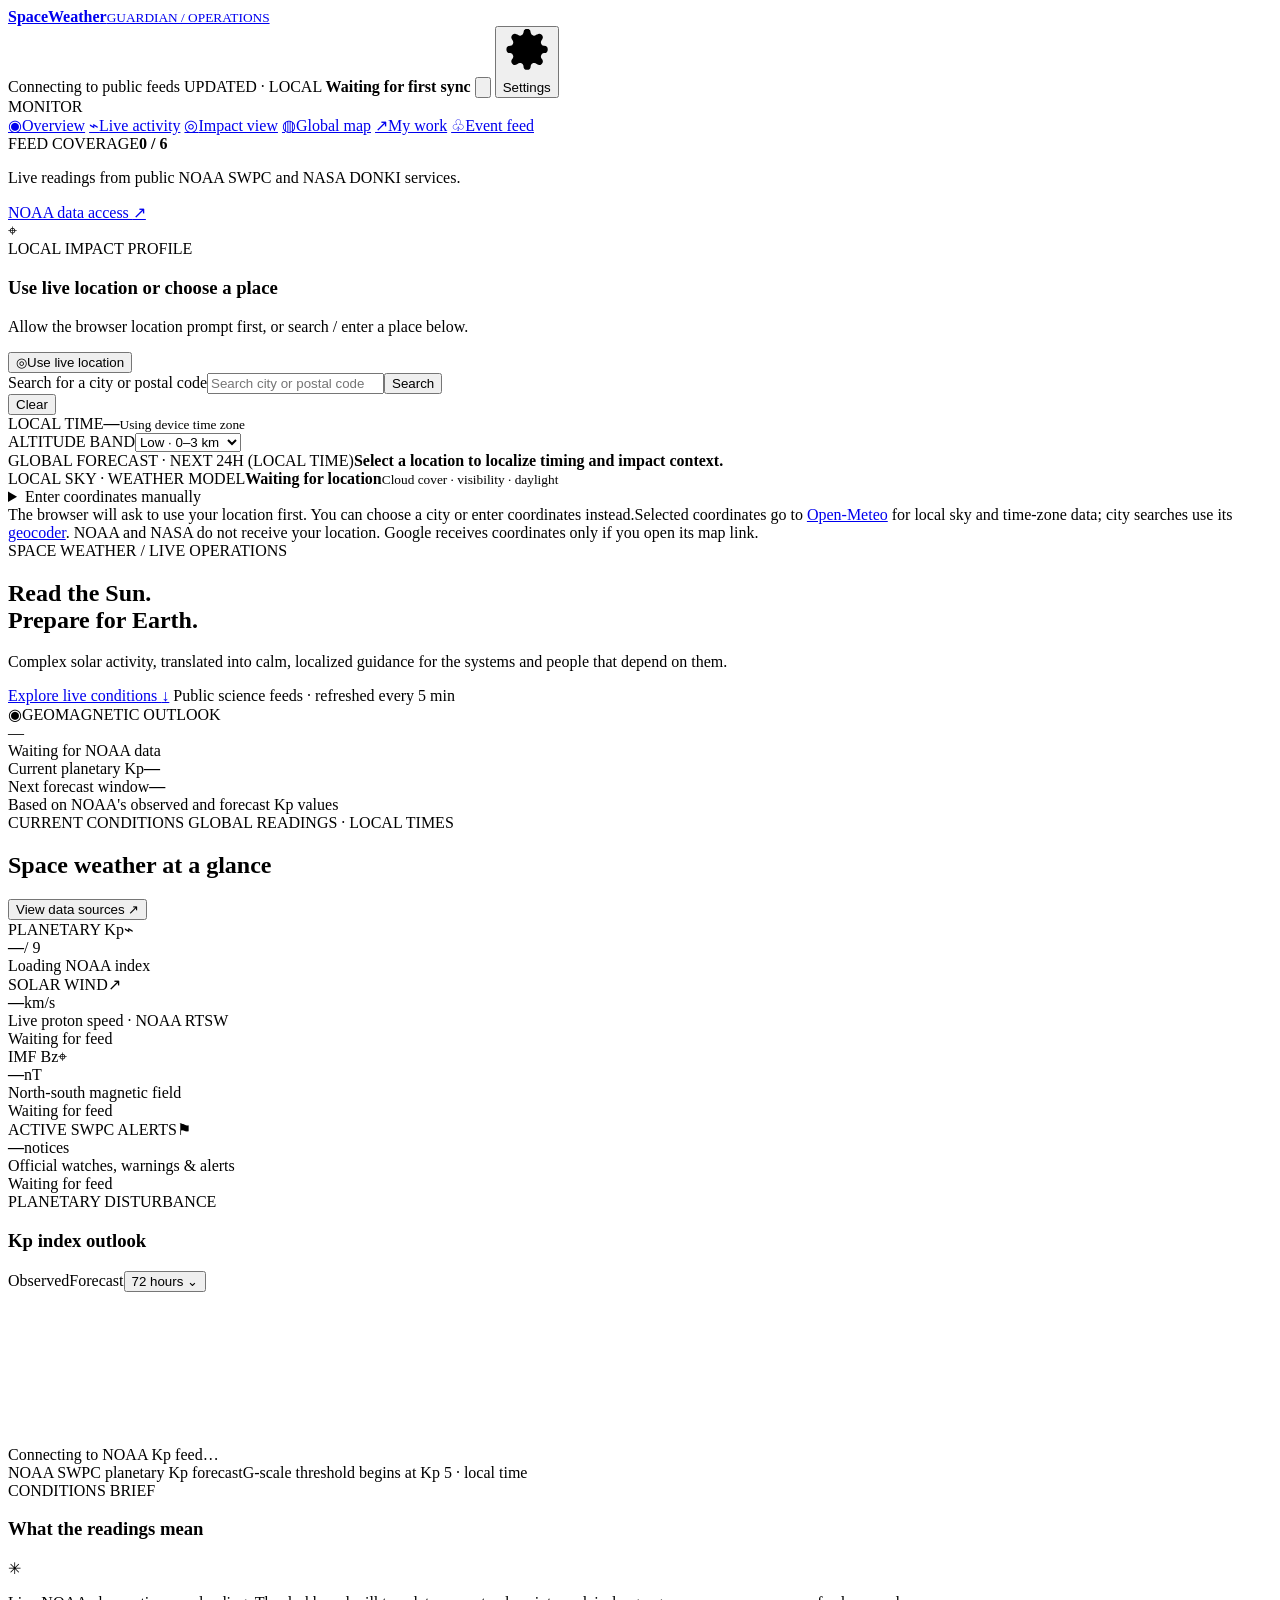
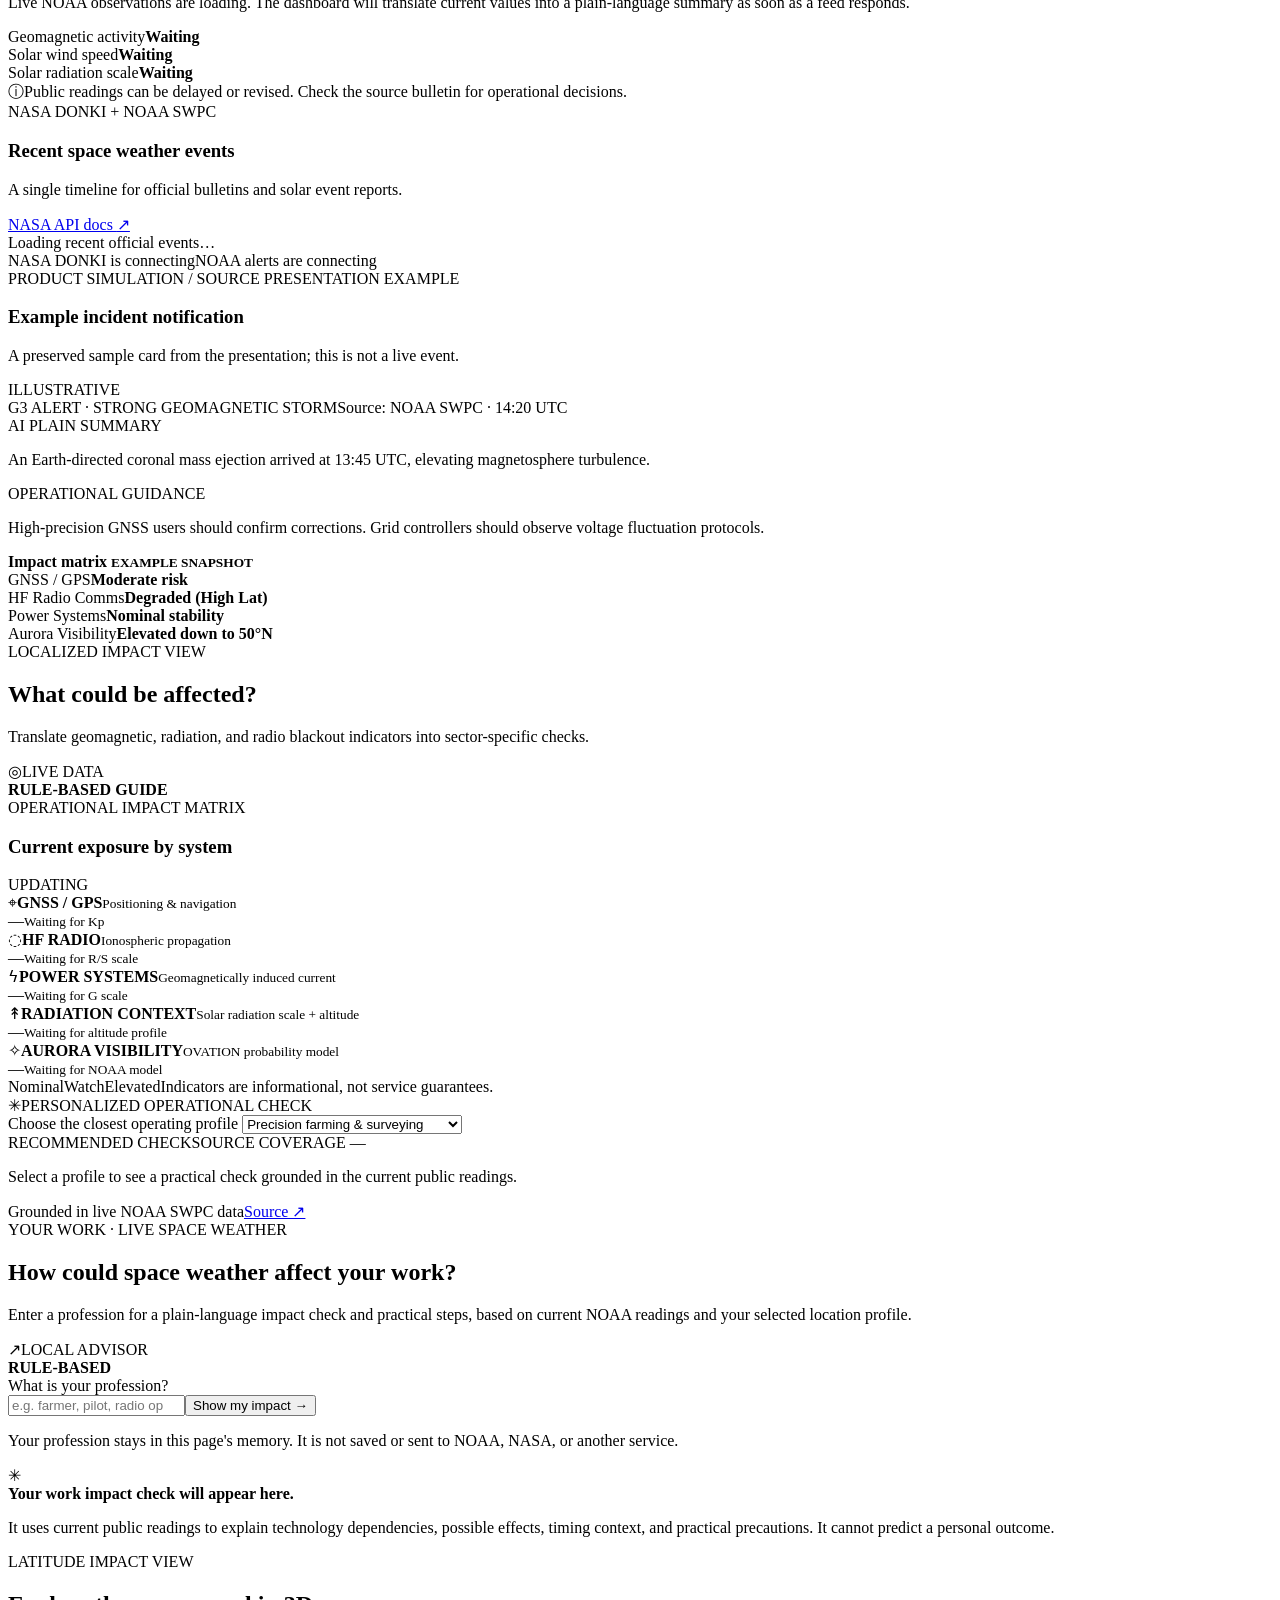
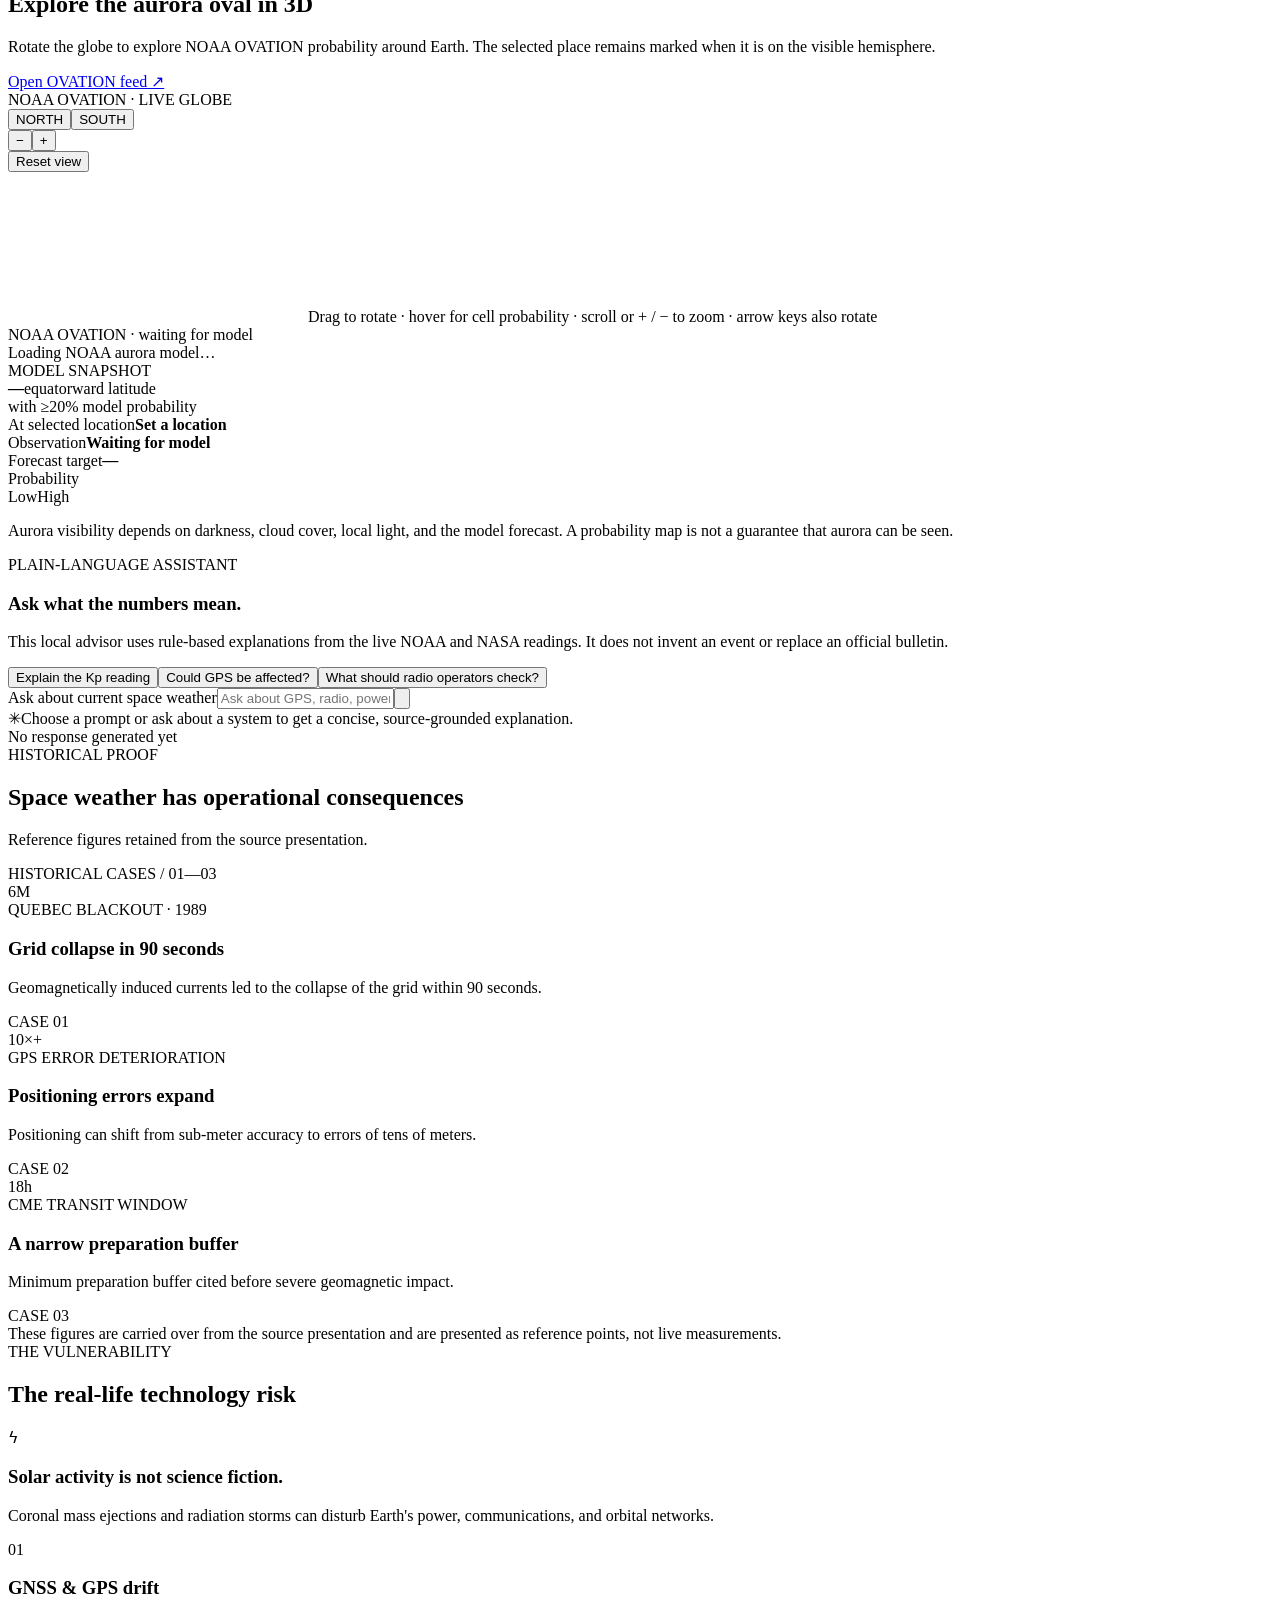
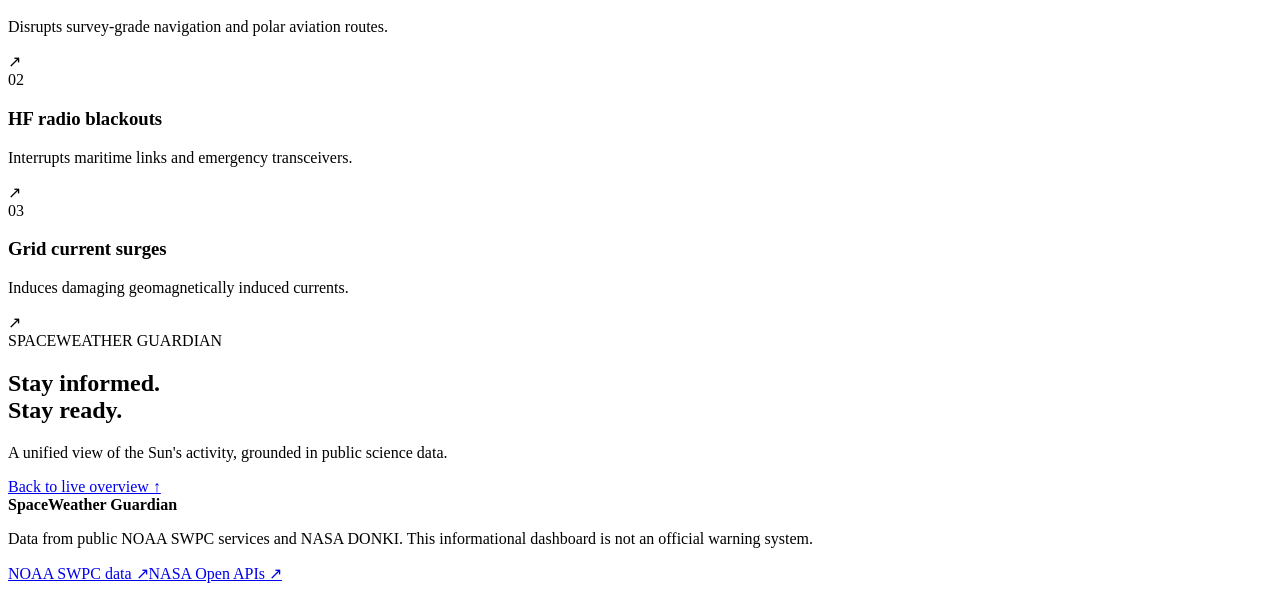
==== index.html @ 16d583af "Add index.html" ====
<!doctype html>
<html lang="en">
<head>
  <meta charset="utf-8">
  <meta name="viewport" content="width=device-width, initial-scale=1">
  <meta name="theme-color" content="#10151f">
  <meta name="description" content="A live, plain-language space weather dashboard powered by public NOAA SWPC and NASA DONKI data.">
  <title>SpaceWeather Guardian — Live Space Weather</title>
  <link rel="stylesheet" href="./styles.css">
  <script src="./app.js" defer></script>
</head>
<body>
  <header class="topbar">
    <a class="brand" href="#overview" aria-label="SpaceWeather Guardian home">
      <span class="brand-mark" aria-hidden="true"><span></span></span>
      <span class="brand-copy"><strong>SpaceWeather</strong><small>GUARDIAN / OPERATIONS</small></span>
    </a>
    <div class="topbar-status">
      <span class="live-indicator" id="live-indicator"><i></i><span id="connection-label">Connecting to public feeds</span></span>
      <span class="topbar-divider"></span>
      <span class="updated-label">UPDATED · LOCAL <strong id="updated-at">Waiting for first sync</strong></span>
      <button class="icon-button" id="refresh-btn" type="button" aria-label="Refresh live data" title="Refresh live data">
        <svg viewBox="0 0 24 24" aria-hidden="true"><path d="M20 7v5h-5M4 17v-5h5M5.6 9a7 7 0 0 1 11.7-2L20 12M4 12l2.7 5a7 7 0 0 0 11.7-2"/></svg>
      </button>
      <button class="settings-button" id="settings-btn" type="button"><svg viewBox="0 0 24 24" aria-hidden="true"><path d="M12 8.5a3.5 3.5 0 1 0 0 7 3.5 3.5 0 0 0 0-7Z"/><path d="m19.4 15 .1.1a1.8 1.8 0 0 1-2.5 2.5l-.2-.2a1.8 1.8 0 0 0-3 .9v.2a1.8 1.8 0 0 1-3.6 0v-.2a1.8 1.8 0 0 0-3-.9l-.2.2a1.8 1.8 0 0 1-2.5-2.5l.1-.1a1.8 1.8 0 0 0-.9-3H3.5a1.8 1.8 0 0 1 0-3.6h.2a1.8 1.8 0 0 0 .9-3l-.1-.2A1.8 1.8 0 0 1 7 2.7l.2.1a1.8 1.8 0 0 0 3-.9v-.2a1.8 1.8 0 0 1 3.6 0v.2a1.8 1.8 0 0 0 3 .9l.2-.1a1.8 1.8 0 0 1 2.5 2.5l-.1.2a1.8 1.8 0 0 0 .9 3h.2a1.8 1.8 0 0 1 0 3.6h-.2a1.8 1.8 0 0 0-.9 3Z"/></svg><span>Settings</span></button>
    </div>
  </header>

  <div class="app-shell">
    <aside class="sidebar" aria-label="Page navigation">
      <div class="side-label">MONITOR</div>
      <nav class="side-nav">
        <a class="nav-link active" href="#overview"><span class="nav-icon">◉</span>Overview</a>
        <a class="nav-link" href="#activity"><span class="nav-icon">⌁</span>Live activity</a>
        <a class="nav-link" href="#impact"><span class="nav-icon">◎</span>Impact view</a>
        <a class="nav-link" href="./global-impact.html"><span class="nav-icon">◍</span>Global map</a>
        <a class="nav-link" href="#work-impact"><span class="nav-icon">↗</span>My work</a>
        <a class="nav-link" href="#alerts"><span class="nav-icon">♧</span>Event feed</a>
      </nav>
      <div class="sidebar-bottom">
        <div class="coverage-heading"><span>FEED COVERAGE</span><strong id="coverage-count">0 / 6</strong></div>
        <div class="coverage-track"><span id="coverage-bar"></span></div>
        <p>Live readings from public NOAA SWPC and NASA DONKI services.</p>
        <a href="https://www.spaceweather.gov/content/data-access" target="_blank" rel="noreferrer">NOAA data access <span>↗</span></a>
      </div>
    </aside>

    <main class="main-content">
      <div class="location-priority-wrap">
        <section class="location-panel" id="location-profile" aria-labelledby="location-title">
          <div class="location-main"><span class="location-icon" aria-hidden="true">⌖</span><div class="location-title-block"><div class="eyebrow">LOCAL IMPACT PROFILE</div><h3 id="location-title">Use live location or choose a place</h3><p id="location-coordinates">Allow the browser location prompt first, or search / enter a place below.</p></div></div>
          <div class="location-actions"><button class="use-location-button" id="use-location" type="button"><span>◎</span>Use live location</button><form id="location-search-form" class="location-search-form"><label class="sr-only" for="location-search">Search for a city or postal code</label><input id="location-search" type="search" placeholder="Search city or postal code" autocomplete="off"><button type="submit">Search</button></form><a class="clear-location-button maps-link" id="map-link" href="https://www.google.com/maps" target="_blank" rel="noreferrer" hidden>Open in Google Maps ↗</a><button class="clear-location-button" id="clear-location" type="button">Clear</button></div>
          <div class="location-details">
            <div class="location-clock"><span>LOCAL TIME</span><strong id="local-clock">—</strong><small id="local-timezone">Using device time zone</small></div>
            <label class="altitude-control" for="altitude-select"><span>ALTITUDE BAND</span><select id="altitude-select"><option value="low">Low · 0–3 km</option><option value="mid">Mid · 3–12 km</option><option value="high">High · 12+ km</option></select></label>
            <div class="location-outlook"><span>GLOBAL FORECAST · NEXT 24H (LOCAL TIME)</span><strong id="local-outlook">Select a location to localize timing and impact context.</strong></div>
            <div class="location-sky"><span>LOCAL SKY · WEATHER MODEL</span><strong id="local-weather">Waiting for location</strong><small id="local-weather-time">Cloud cover · visibility · daylight</small></div>
          </div>
          <details class="coordinate-details"><summary>Enter coordinates manually</summary><form id="coordinates-form" class="coordinates-form"><label>Latitude<input id="latitude-input" type="number" step="any" min="-90" max="90" placeholder="e.g. 37.7749" required></label><label>Longitude<input id="longitude-input" type="number" step="any" min="-180" max="180" placeholder="e.g. -122.4194" required></label><label>Time zone <small>optional IANA name</small><input id="timezone-input" type="text" placeholder="e.g. America/Los_Angeles"></label><button type="submit">Use these coordinates</button></form><p>Selected coordinates are used for local weather and time-zone lookup. Coordinates are not sent to NOAA or NASA.</p></details>
          <div class="location-results" id="location-results" role="listbox" aria-label="Location search results" hidden></div>
          <div class="location-footer"><span class="location-message" id="location-message" role="status">The browser will ask to use your location first. You can choose a city or enter coordinates instead.</span><span class="location-privacy">Selected coordinates go to <a href="https://open-meteo.com/en/docs" target="_blank" rel="noreferrer">Open-Meteo</a> for local sky and time-zone data; city searches use its <a href="https://open-meteo.com/en/docs/geocoding-api" target="_blank" rel="noreferrer">geocoder</a>. NOAA and NASA do not receive your location. Google receives coordinates only if you open its map link.</span></div>
        </section>
      </div>
      <section class="hero-panel" id="overview">
        <div class="hero-orbit orbit-one"></div><div class="hero-orbit orbit-two"></div><div class="hero-sun"></div>
        <div class="hero-content">
          <div class="eyebrow hero-eyebrow"><span class="eyebrow-line"></span>SPACE WEATHER / LIVE OPERATIONS</div>
          <h1>Read the Sun.<br><span>Prepare for Earth.</span></h1>
          <p>Complex solar activity, translated into calm, localized guidance for the systems and people that depend on them.</p>
          <div class="hero-actions"><a href="#activity" class="button button-light">Explore live conditions <span>↓</span></a><span class="hero-source"><i class="tiny-live"></i> Public science feeds · refreshed every 5 min</span></div>
        </div>
        <div class="hero-status-card">
          <div class="status-card-top"><span class="mini-orbit">◉</span><span>GEOMAGNETIC OUTLOOK</span><span class="status-pulse"></span></div>
          <div class="status-level" id="hero-level">—</div>
          <div class="status-name" id="hero-status-name">Waiting for NOAA data</div>
          <div class="status-rule"></div>
          <div class="status-meta"><span>Current planetary Kp</span><strong id="hero-kp">—</strong></div>
          <div class="status-meta"><span>Next forecast window</span><strong id="hero-forecast">—</strong></div>
          <div class="status-footnote">Based on NOAA's observed and forecast Kp values</div>
        </div>
        <div class="hero-grid"></div>
      </section>

      <div class="content-wrap">
        <div class="section-intro intro-tight">
          <div><div class="eyebrow">CURRENT CONDITIONS <span class="eyebrow-dot"></span> GLOBAL READINGS · LOCAL TIMES</div><h2>Space weather at a glance</h2></div>
          <button class="text-button" id="sources-btn" type="button">View data sources <span>↗</span></button>
        </div>

        <section class="metric-grid" aria-label="Live space weather readings">
          <article class="metric-card metric-primary"><div class="metric-head"><span>PLANETARY Kp</span><span class="metric-glyph">⌁</span></div><div class="metric-value"><strong id="metric-kp">—</strong><span>/ 9</span></div><div class="metric-caption" id="metric-kp-caption">Loading NOAA index</div><div class="metric-spark" id="spark-kp" aria-hidden="true"></div></article>
          <article class="metric-card"><div class="metric-head"><span>SOLAR WIND</span><span class="metric-glyph">↗</span></div><div class="metric-value"><strong id="metric-wind">—</strong><span>km/s</span></div><div class="metric-caption" id="metric-wind-caption">Live proton speed · NOAA RTSW</div><div class="metric-footer"><i class="feed-dot" id="dot-wind"></i><span id="time-wind">Waiting for feed</span></div></article>
          <article class="metric-card"><div class="metric-head"><span>IMF Bz</span><span class="metric-glyph">⌖</span></div><div class="metric-value"><strong id="metric-bz">—</strong><span>nT</span></div><div class="metric-caption" id="metric-bz-caption">North-south magnetic field</div><div class="metric-footer"><i class="feed-dot" id="dot-mag"></i><span id="time-mag">Waiting for feed</span></div></article>
          <article class="metric-card"><div class="metric-head"><span>ACTIVE SWPC ALERTS</span><span class="metric-glyph">⚑</span></div><div class="metric-value"><strong id="metric-alerts">—</strong><span>notices</span></div><div class="metric-caption" id="metric-alerts-caption">Official watches, warnings & alerts</div><div class="metric-footer"><i class="feed-dot" id="dot-alerts"></i><span id="time-alerts">Waiting for feed</span></div></article>
        </section>

        <section class="dashboard-grid" id="activity">
          <article class="panel chart-panel">
            <div class="panel-heading"><div><div class="eyebrow">PLANETARY DISTURBANCE</div><h3>Kp index outlook</h3></div><div class="chart-controls"><span class="chart-legend"><i class="legend-observed"></i>Observed</span><span class="chart-legend"><i class="legend-forecast"></i>Forecast</span><button id="chart-window" type="button" class="mini-select" aria-label="Chart period">72 hours <span>⌄</span></button></div></div>
            <div class="chart-wrap"><canvas id="kp-chart" role="img" aria-label="NOAA planetary Kp index observed and forecast chart"></canvas><div class="chart-empty" id="chart-empty">Connecting to NOAA Kp feed…</div></div>
            <div class="chart-foot"><span><i class="feed-dot" id="dot-kp"></i><span id="kp-feed-label">NOAA SWPC planetary Kp forecast</span></span><span>G-scale threshold begins at Kp 5 · <span id="chart-timezone">local time</span></span></div>
          </article>
          <article class="panel live-summary-panel">
            <div class="panel-heading"><div><div class="eyebrow">CONDITIONS BRIEF</div><h3>What the readings mean</h3></div><span class="summary-icon">✳</span></div>
            <p class="summary-lead" id="condition-summary">Live NOAA observations are loading. The dashboard will translate current values into a plain-language summary as soon as a feed responds.</p>
            <div class="summary-divider"></div>
            <div class="mini-reading"><span>Geomagnetic activity</span><strong id="summary-geomag">Waiting</strong></div>
            <div class="mini-reading"><span>Solar wind speed</span><strong id="summary-wind">Waiting</strong></div>
            <div class="mini-reading"><span>Solar radiation scale</span><strong id="summary-radiation">Waiting</strong></div>
            <div class="summary-note"><span>ⓘ</span>Public readings can be delayed or revised. Check the source bulletin for operational decisions.</div>
          </article>
        </section>

        <section class="panel alert-panel" id="alerts">
          <div class="panel-heading alert-heading"><div><div class="eyebrow">NASA DONKI + NOAA SWPC</div><h3>Recent space weather events</h3><p class="panel-subtitle">A single timeline for official bulletins and solar event reports.</p></div><a class="outline-link" href="https://api.nasa.gov/" target="_blank" rel="noreferrer">NASA API docs <span>↗</span></a></div>
          <div class="event-list" id="event-list"><div class="empty-row"><span class="loading-ring"></span>Loading recent official events…</div></div>
          <div class="feed-foot"><span><i class="feed-dot" id="dot-nasa"></i><span id="nasa-feed-label">NASA DONKI is connecting</span></span><span><i class="feed-dot" id="dot-noaa-events"></i><span id="noaa-feed-label">NOAA alerts are connecting</span></span></div>
        </section>

        <section class="sample-incident panel">
          <div class="panel-heading"><div><div class="eyebrow">PRODUCT SIMULATION / SOURCE PRESENTATION EXAMPLE</div><h3>Example incident notification</h3><p class="panel-subtitle">A preserved sample card from the presentation; this is not a live event.</p></div><span class="sample-badge">ILLUSTRATIVE</span></div>
          <div class="incident-shell">
            <div class="incident-head"><span class="incident-severity">G3 ALERT · STRONG GEOMAGNETIC STORM</span><span>Source: NOAA SWPC · 14:20 UTC</span></div>
            <div class="incident-body">
              <div class="incident-narrative">
                <div><span>AI PLAIN SUMMARY</span><p>An Earth-directed coronal mass ejection arrived at 13:45 UTC, elevating magnetosphere turbulence.</p></div>
                <div><span>OPERATIONAL GUIDANCE</span><p>High-precision GNSS users should confirm corrections. Grid controllers should observe voltage fluctuation protocols.</p></div>
              </div>
              <div class="incident-matrix"><strong>Impact matrix <small>EXAMPLE SNAPSHOT</small></strong><div><span>GNSS / GPS</span><b class="example-watch">Moderate risk</b></div><div><span>HF Radio Comms</span><b class="example-risk">Degraded (High Lat)</b></div><div><span>Power Systems</span><b class="example-good">Nominal stability</b></div><div><span>Aurora Visibility</span><b class="example-blue">Elevated down to 50°N</b></div></div>
            </div>
          </div>
        </section>

        <section class="impact-section" id="impact">
          <div class="section-intro"><div><div class="eyebrow">LOCALIZED IMPACT VIEW</div><h2>What could be affected?</h2><p>Translate geomagnetic, radiation, and radio blackout indicators into sector-specific checks.</p></div><div class="section-stamp"><span class="stamp-icon">◎</span><span>LIVE DATA<br><strong>RULE-BASED GUIDE</strong></span></div></div>
          <div class="impact-layout">
            <div class="impact-matrix panel">
              <div class="matrix-title"><div><div class="eyebrow">OPERATIONAL IMPACT MATRIX</div><h3>Current exposure by system</h3></div><span class="matrix-live"><i class="tiny-live"></i> UPDATING</span></div>
              <div class="impact-row"><div class="impact-system"><span class="system-icon">⌖</span><span><strong>GNSS / GPS</strong><small>Positioning & navigation</small></span></div><div class="impact-reading"><span class="impact-state" id="impact-gnss">—</span><small id="impact-gnss-note">Waiting for Kp</small></div><div class="impact-meter"><span id="meter-gnss"></span></div></div>
              <div class="impact-row"><div class="impact-system"><span class="system-icon">◌</span><span><strong>HF RADIO</strong><small>Ionospheric propagation</small></span></div><div class="impact-reading"><span class="impact-state" id="impact-radio">—</span><small id="impact-radio-note">Waiting for R/S scale</small></div><div class="impact-meter"><span id="meter-radio"></span></div></div>
              <div class="impact-row"><div class="impact-system"><span class="system-icon">ϟ</span><span><strong>POWER SYSTEMS</strong><small>Geomagnetically induced current</small></span></div><div class="impact-reading"><span class="impact-state" id="impact-power">—</span><small id="impact-power-note">Waiting for G scale</small></div><div class="impact-meter"><span id="meter-power"></span></div></div>
              <div class="impact-row"><div class="impact-system"><span class="system-icon">↟</span><span><strong>RADIATION CONTEXT</strong><small>Solar radiation scale + altitude</small></span></div><div class="impact-reading"><span class="impact-state" id="impact-radiation">—</span><small id="impact-radiation-note">Waiting for altitude profile</small></div><div class="impact-meter"><span id="meter-radiation"></span></div></div>
              <div class="impact-row"><div class="impact-system"><span class="system-icon">✧</span><span><strong>AURORA VISIBILITY</strong><small>OVATION probability model</small></span></div><div class="impact-reading"><span class="impact-state" id="impact-aurora">—</span><small id="impact-aurora-note">Waiting for NOAA model</small></div><div class="impact-meter"><span id="meter-aurora"></span></div></div>
              <div class="matrix-legend"><span><i class="legend-dot nominal"></i>Nominal</span><span><i class="legend-dot watch"></i>Watch</span><span><i class="legend-dot elevated"></i>Elevated</span><span class="matrix-note">Indicators are informational, not service guarantees.</span></div>
            </div>
            <aside class="guidance-card">
              <div class="guidance-top"><span class="guidance-spark">✳</span><span>PERSONALIZED OPERATIONAL CHECK</span></div>
              <label for="sector-select">Choose the closest operating profile</label>
              <select id="sector-select" class="select-field">
                <option value="survey">Precision farming & surveying</option>
                <option value="aviation">Drone pilots & remote aviation</option>
                <option value="radio">Amateur radio operators</option>
                <option value="power">Power system operators</option>
                <option value="research">Aerospace students & academics</option>
                <option value="public">General public & aurora watchers</option>
              </select>
              <div class="guidance-rule"></div>
              <div class="guidance-label"><span>RECOMMENDED CHECK</span><span class="guidance-confidence" id="coverage-confidence">SOURCE COVERAGE —</span></div>
              <p class="guidance-copy" id="sector-guidance">Select a profile to see a practical check grounded in the current public readings.</p>
              <div class="guidance-citation"><span>Grounded in live NOAA SWPC data</span><a href="https://www.spaceweather.gov/" target="_blank" rel="noreferrer">Source ↗</a></div>
            </aside>
          </div>
        </section>

        <section class="profession-section" id="work-impact" aria-labelledby="profession-title">
          <div class="section-intro"><div><div class="eyebrow">YOUR WORK · LIVE SPACE WEATHER</div><h2 id="profession-title">How could space weather affect your work?</h2><p>Enter a profession for a plain-language impact check and practical steps, based on current NOAA readings and your selected location profile.</p></div><div class="section-stamp"><span class="stamp-icon">↗</span><span>LOCAL ADVISOR<br><strong>RULE-BASED</strong></span></div></div>
          <article class="profession-card panel">
            <form class="profession-form" id="profession-form">
              <label for="profession-input">What is your profession?</label>
              <div class="profession-input-row"><input id="profession-input" name="profession" type="text" maxlength="80" list="profession-suggestions" placeholder="e.g. farmer, pilot, radio operator" autocomplete="off" required><datalist id="profession-suggestions"><option value="Precision farmer"></option><option value="Land surveyor"></option><option value="Drone pilot"></option><option value="Airline crew member"></option><option value="Amateur radio operator"></option><option value="Electric grid worker"></option><option value="Emergency responder"></option><option value="Healthcare worker"></option><option value="Satellite engineer"></option><option value="Delivery driver"></option><option value="Teacher or student"></option></datalist><button class="button button-dark" type="submit">Show my impact <span>→</span></button></div>
              <p class="profession-privacy">Your profession stays in this page's memory. It is not saved or sent to NOAA, NASA, or another service.</p>
            </form>
            <div class="profession-result" id="profession-result">
              <div class="profession-empty" id="profession-empty"><span class="profession-orbit">✳</span><div><strong>Your work impact check will appear here.</strong><p>It uses current public readings to explain technology dependencies, possible effects, timing context, and practical precautions. It cannot predict a personal outcome.</p></div></div>
              <div class="profession-report" id="profession-report" hidden>
                <div class="profession-report-head"><div><div class="eyebrow" id="profession-category">WORK IMPACT CHECK</div><h3 id="profession-result-title"></h3></div><span class="profession-status" id="profession-status" role="status" aria-live="polite">WAITING FOR DATA</span></div>
                <p class="profession-context" id="profession-live-context"></p>
                <div class="profession-report-grid">
                  <section class="profession-report-block"><div class="profession-report-label">POSSIBLE WORK IMPACT</div><p id="profession-work-impact"></p></section>
                  <section class="profession-report-block"><div class="profession-report-label">PRACTICAL STEPS</div><ul id="profession-actions"></ul></section>
                </div>
                <p class="profession-life-note" id="profession-life-impact"></p>
                <div class="profession-source-row"><span>Official references</span><div id="profession-sources"></div></div>
                <p class="profession-disclaimer">This is general information, not a site-specific forecast, medical assessment, or operational instruction. Check current official bulletins and follow your employer's procedures.</p>
              </div>
            </div>
          </article>
        </section>

        <section class="map-section">
          <div class="section-intro"><div><div class="eyebrow">LATITUDE IMPACT VIEW</div><h2>Explore the aurora oval in 3D</h2><p>Rotate the globe to explore NOAA OVATION probability around Earth. The selected place remains marked when it is on the visible hemisphere.</p></div><a class="text-button map-source" href="https://services.swpc.noaa.gov/json/ovation_aurora_latest.json" target="_blank" rel="noreferrer">Open OVATION feed ↗</a></div>
          <div class="map-layout panel">
            <div class="polar-map globe-stage"><div class="map-toolbar"><span class="globe-feed-label"><i class="tiny-live"></i> NOAA OVATION · LIVE GLOBE</span><div class="globe-toolbar-controls"><div class="hemisphere-toggle" role="group" aria-label="Select hemisphere"><button class="active" type="button" data-hemisphere="north">NORTH</button><button type="button" data-hemisphere="south">SOUTH</button></div><div class="globe-zoom-controls" role="group" aria-label="Globe zoom"><button id="globe-zoom-out" type="button" aria-label="Zoom out" title="Zoom out">−</button><button id="globe-zoom-in" type="button" aria-label="Zoom in" title="Zoom in">+</button></div><button class="globe-reset-button" id="globe-reset" type="button">Reset view</button></div></div><canvas id="aurora-map" tabindex="0" role="application" aria-label="Interactive NOAA aurora globe" aria-describedby="globe-help"></canvas><span class="globe-help" id="globe-help">Drag to rotate · hover for cell probability · scroll or + / − to zoom · arrow keys also rotate</span><div class="globe-readout" id="globe-readout">NOAA OVATION · waiting for model</div><div class="map-empty" id="map-empty">Loading NOAA aurora model…</div></div>
            <div class="map-aside"><div class="eyebrow">MODEL SNAPSHOT</div><div class="map-stat"><strong id="aurora-min-lat">—</strong><span>equatorward latitude<br>with ≥20% model probability</span></div><div class="map-update"><span>At selected location</span><strong id="aurora-local-probability">Set a location</strong></div><div class="map-update"><span>Observation</span><strong id="aurora-observation">Waiting for model</strong></div><div class="map-update"><span>Forecast target</span><strong id="aurora-forecast-time">—</strong></div><div class="aurora-legend"><span>Probability</span><div class="gradient-bar"></div><div class="legend-numbers"><span>Low</span><span>High</span></div></div><p class="map-disclaimer">Aurora visibility depends on darkness, cloud cover, local light, and the model forecast. A probability map is not a guarantee that aurora can be seen.</p></div>
          </div>
        </section>

        <section class="explainer-section panel">
          <div class="explainer-copy"><div class="eyebrow">PLAIN-LANGUAGE ASSISTANT</div><h3>Ask what the numbers mean.</h3><p>This local advisor uses rule-based explanations from the live NOAA and NASA readings. It does not invent an event or replace an official bulletin.</p><div class="prompt-chips"><button type="button" data-question="What does the current Kp mean?">Explain the Kp reading</button><button type="button" data-question="Could GPS be affected?">Could GPS be affected?</button><button type="button" data-question="What should I check for radio?">What should radio operators check?</button></div></div>
          <div class="assistant-box"><form id="assistant-form"><label class="sr-only" for="assistant-question">Ask about current space weather</label><input id="assistant-question" type="text" placeholder="Ask about GPS, radio, power, aurora…" autocomplete="off"><button type="submit" aria-label="Ask assistant"><svg viewBox="0 0 24 24" aria-hidden="true"><path d="M4 12 20 4l-5 16-3-7-8-1Z M12 13l8-9"/></svg></button></form><div class="assistant-answer" id="assistant-answer"><span class="answer-mark">✳</span><span>Choose a prompt or ask about a system to get a concise, source-grounded explanation.</span></div><div class="assistant-source" id="assistant-source">No response generated yet</div></div>
        </section>

        <section class="proof-section">
          <div class="section-intro"><div><div class="eyebrow">HISTORICAL PROOF</div><h2>Space weather has operational consequences</h2><p>Reference figures retained from the source presentation.</p></div><span class="archive-mark">HISTORICAL CASES / 01—03</span></div>
          <div class="proof-grid">
            <article class="proof-card"><div class="proof-number">6<span>M</span></div><div class="proof-tag">QUEBEC BLACKOUT · 1989</div><h3>Grid collapse in 90 seconds</h3><p>Geomagnetically induced currents led to the collapse of the grid within 90 seconds.</p><div class="proof-line"></div><span class="proof-index">CASE 01</span></article>
            <article class="proof-card"><div class="proof-number">10<span>×+</span></div><div class="proof-tag">GPS ERROR DETERIORATION</div><h3>Positioning errors expand</h3><p>Positioning can shift from sub-meter accuracy to errors of tens of meters.</p><div class="proof-line"></div><span class="proof-index">CASE 02</span></article>
            <article class="proof-card"><div class="proof-number">18<span>h</span></div><div class="proof-tag">CME TRANSIT WINDOW</div><h3>A narrow preparation buffer</h3><p>Minimum preparation buffer cited before severe geomagnetic impact.</p><div class="proof-line"></div><span class="proof-index">CASE 03</span></article>
          </div>
          <div class="source-caveat">These figures are carried over from the source presentation and are presented as reference points, not live measurements.</div>
        </section>

        <section class="risk-section">
          <div class="section-intro"><div><div class="eyebrow">THE VULNERABILITY</div><h2>The real-life technology risk</h2></div></div>
          <div class="risk-layout"><article class="risk-callout"><span class="risk-icon">ϟ</span><div><h3>Solar activity is not science fiction.</h3><p>Coronal mass ejections and radiation storms can disturb Earth's power, communications, and orbital networks.</p></div></article><div class="risk-list"><article><span class="risk-index">01</span><div><h3>GNSS & GPS drift</h3><p>Disrupts survey-grade navigation and polar aviation routes.</p></div><span class="risk-arrow">↗</span></article><article><span class="risk-index">02</span><div><h3>HF radio blackouts</h3><p>Interrupts maritime links and emergency transceivers.</p></div><span class="risk-arrow">↗</span></article><article><span class="risk-index">03</span><div><h3>Grid current surges</h3><p>Induces damaging geomagnetically induced currents.</p></div><span class="risk-arrow">↗</span></article></div></div>
        </section>

        <section class="closing-panel"><div class="closing-orb"></div><div class="eyebrow">SPACEWEATHER GUARDIAN</div><h2>Stay informed.<br><span>Stay ready.</span></h2><p>A unified view of the Sun's activity, grounded in public science data.</p><a href="#overview" class="button button-light">Back to live overview ↑</a></section>
      </div>
      <footer class="page-footer"><div class="footer-brand"><span class="brand-mark small-mark"><span></span></span><strong>SpaceWeather Guardian</strong></div><p>Data from public NOAA SWPC services and NASA DONKI. This informational dashboard is not an official warning system.</p><div class="footer-links"><a href="https://www.spaceweather.gov/content/data-access" target="_blank" rel="noreferrer">NOAA SWPC data ↗</a><a href="https://api.nasa.gov/" target="_blank" rel="noreferrer">NASA Open APIs ↗</a></div></footer>
    </main>
  </div>

  <dialog class="settings-dialog" id="settings-dialog" aria-labelledby="settings-title">
    <form method="dialog" class="dialog-shell" id="settings-form">
      <div class="dialog-top"><div><div class="eyebrow">PREFERENCES</div><h2 id="settings-title">Dashboard settings</h2></div><button class="close-button" type="button" id="close-settings" aria-label="Close settings">×</button></div>
      <div class="setting-field"><label for="nasa-key">NASA API key <span>OPTIONAL</span></label><input id="nasa-key" type="password" placeholder="Using NASA DEMO_KEY" autocomplete="off"><small>The provided link is API documentation, not a key. An optional key stays in this browser only. NOAA feeds do not need a key.</small></div>
      <div class="setting-row"><label for="threshold-select">Notify at geomagnetic storm level</label><select id="threshold-select" class="select-field"><option value="1">G1 · Minor</option><option value="2">G2 · Moderate</option><option value="3">G3 · Strong</option><option value="4">G4 · Severe</option><option value="5">G5 · Extreme</option></select></div>
      <label class="toggle-row" for="notifications-toggle"><span><strong>Browser notifications</strong><small>Alert when the selected G-scale threshold is reached.</small></span><input type="checkbox" id="notifications-toggle"><span class="toggle-ui"></span></label>
      <div class="privacy-note"><span>⌑</span><p>The NASA key and alert preferences stay in this browser's local storage. The key is sent only to api.nasa.gov with NASA feed requests.</p></div>
      <div class="dialog-actions"><button class="button button-quiet" type="button" id="clear-key">Clear key</button><button class="button button-dark" type="submit" id="save-settings">Save preferences</button></div>
    </form>
  </dialog>
  <div class="toast" id="toast" role="status" aria-live="polite"></div>
</body>
</html>
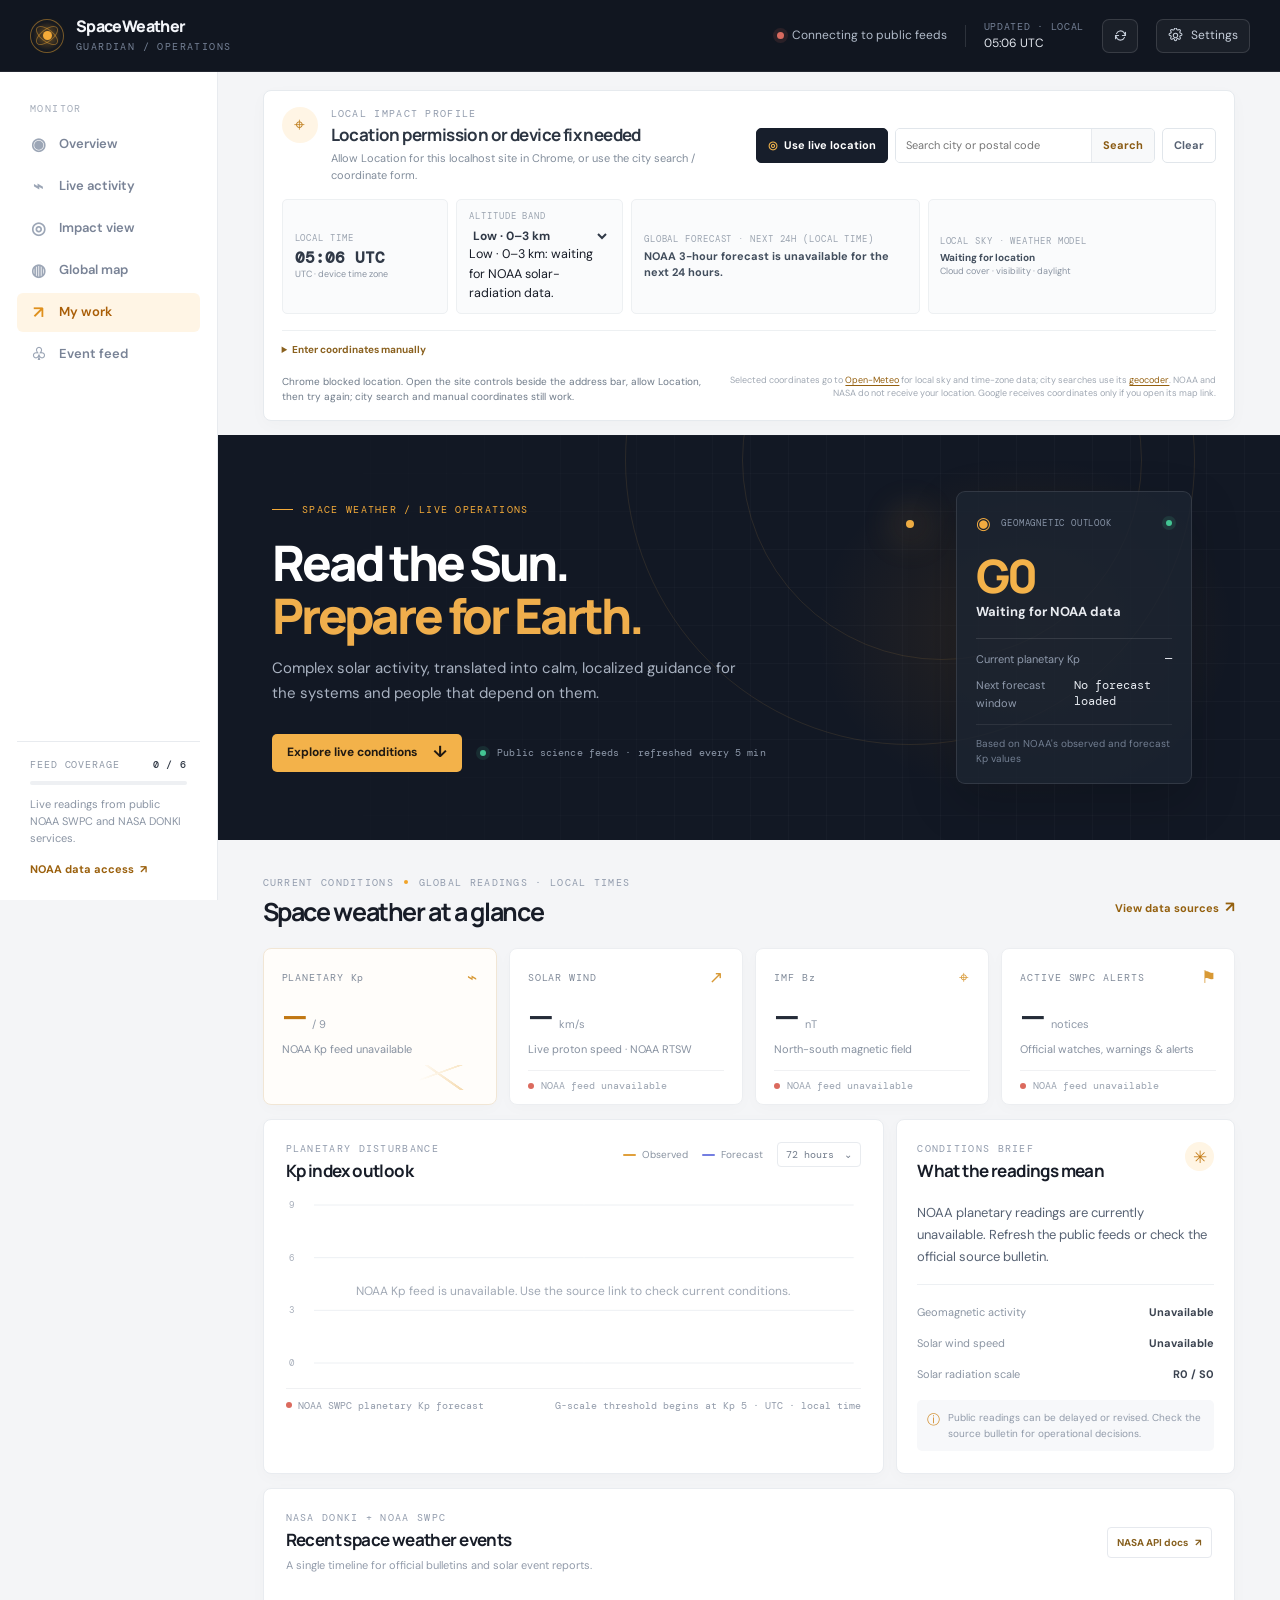
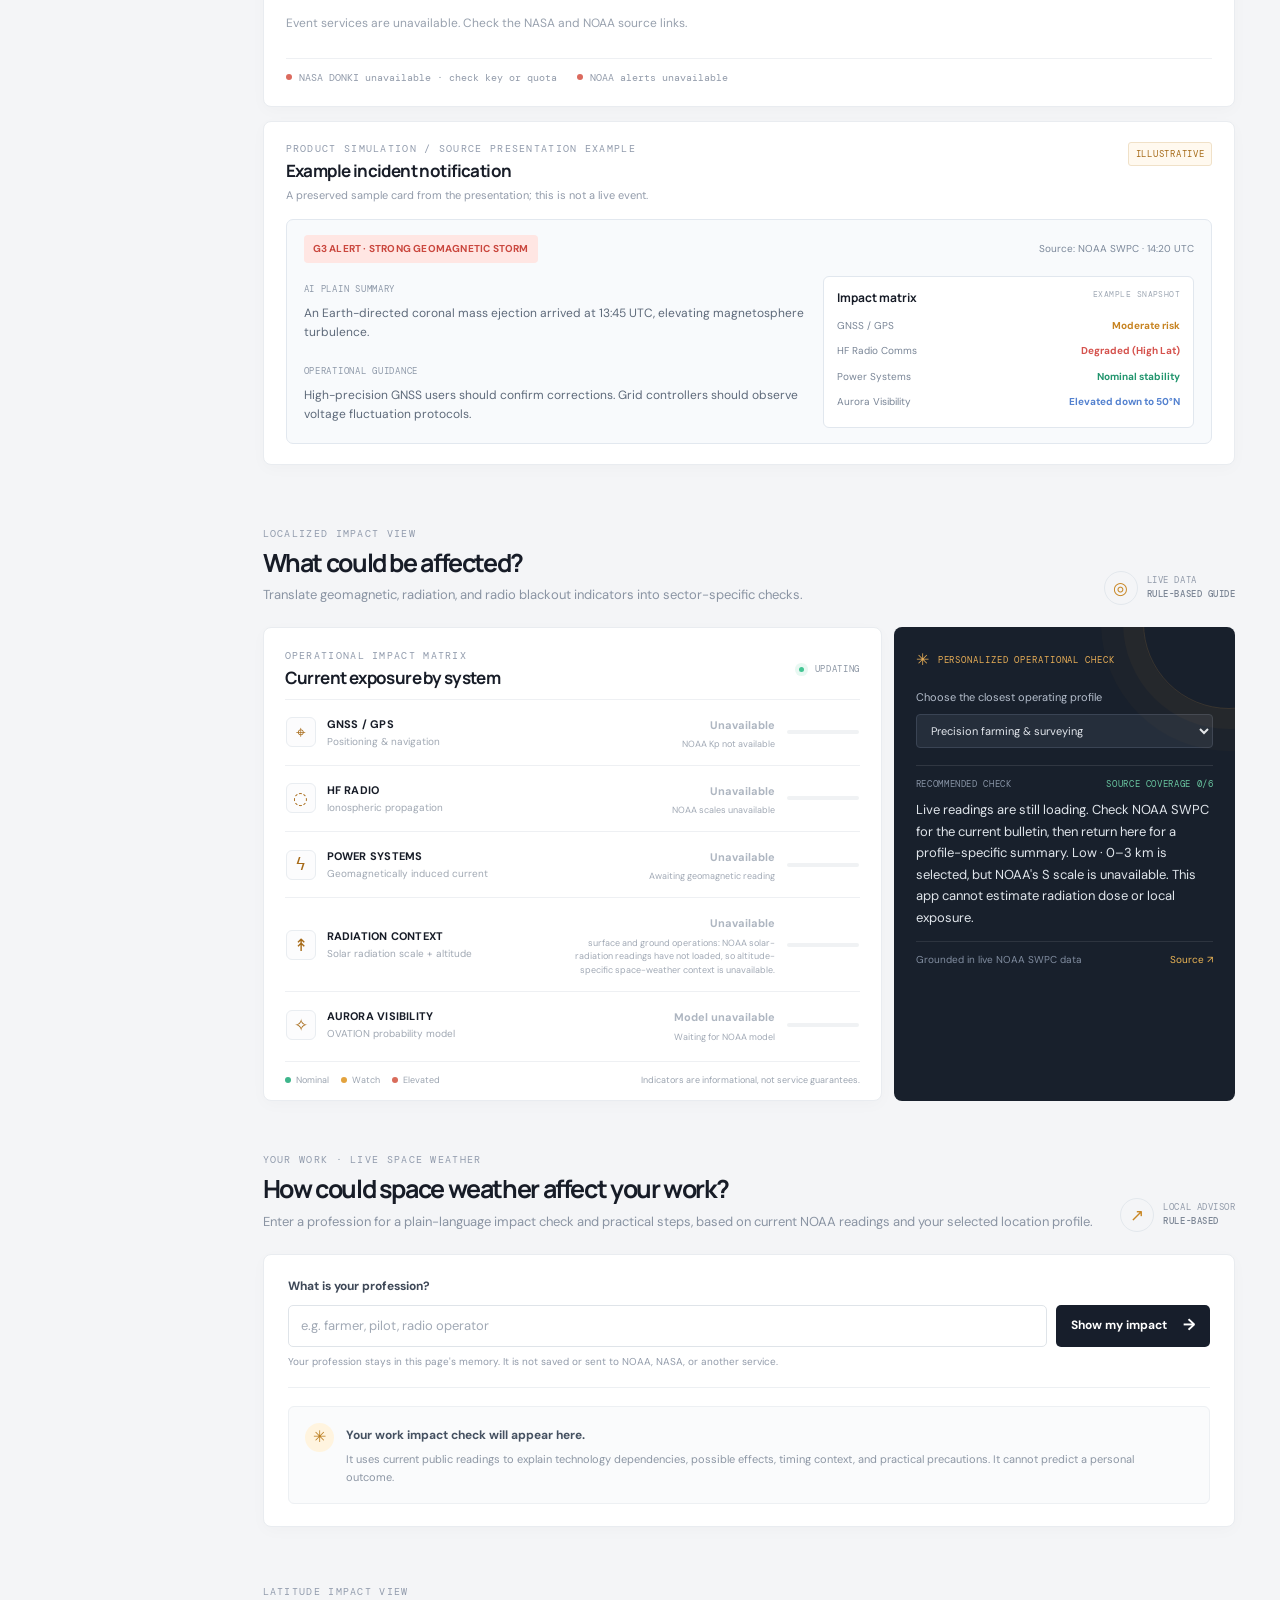
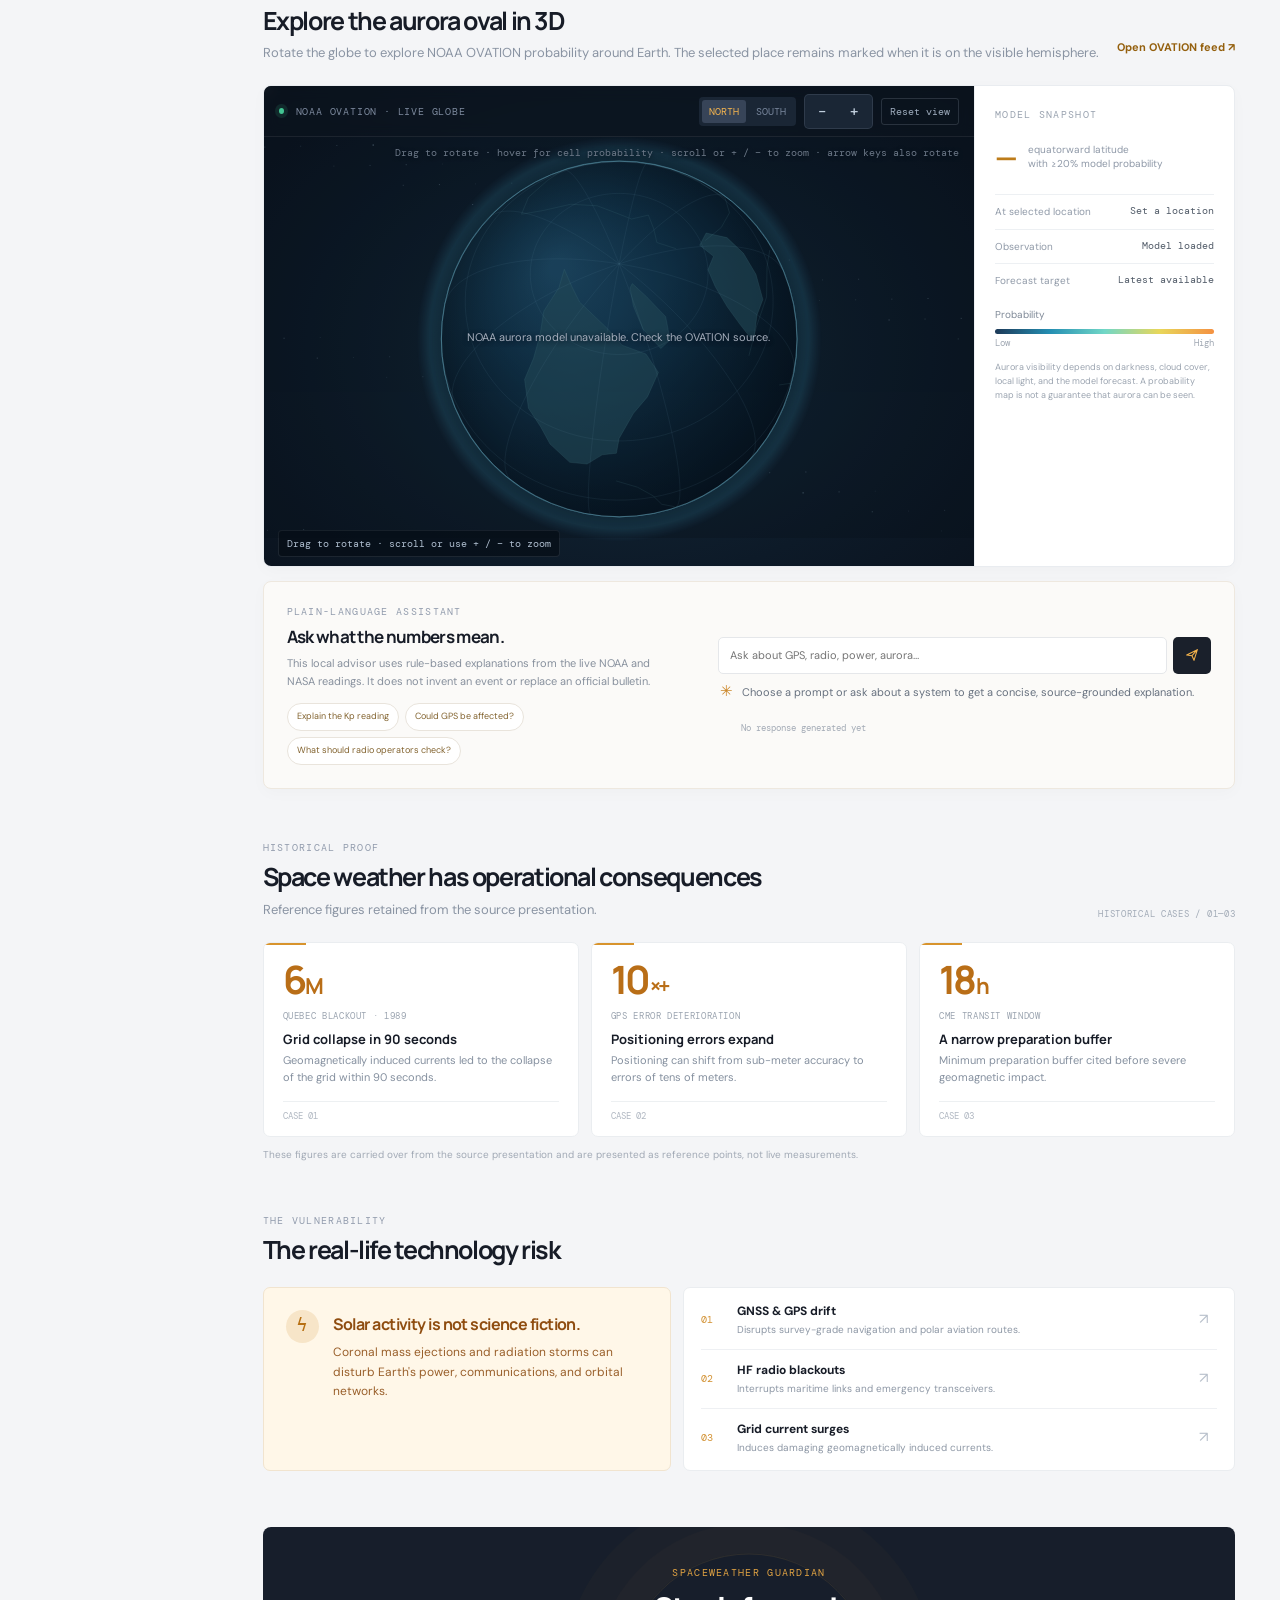
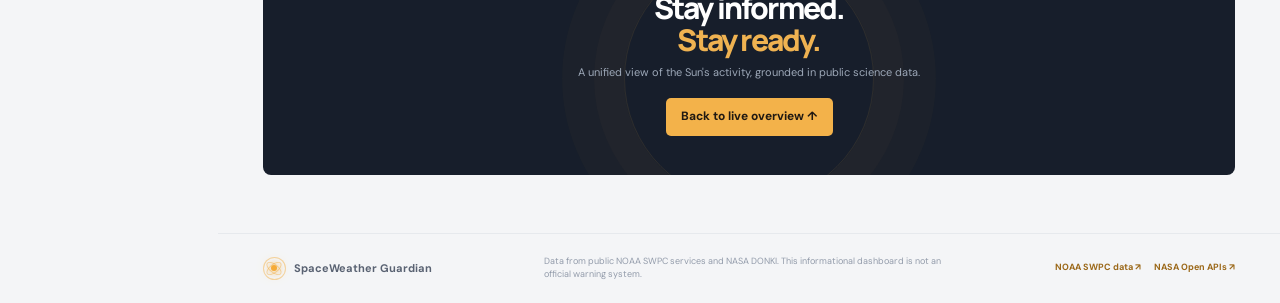
==== commit d9926342: "Show altitude impact context in location profile" ====
--- a/index.html
+++ b/index.html
@@ -52,7 +52,7 @@
           <div class="location-actions"><button class="use-location-button" id="use-location" type="button"><span>◎</span>Use live location</button><form id="location-search-form" class="location-search-form"><label class="sr-only" for="location-search">Search for a city or postal code</label><input id="location-search" type="search" placeholder="Search city or postal code" autocomplete="off"><button type="submit">Search</button></form><a class="clear-location-button maps-link" id="map-link" href="https://www.google.com/maps" target="_blank" rel="noreferrer" hidden>Open in Google Maps ↗</a><button class="clear-location-button" id="clear-location" type="button">Clear</button></div>
           <div class="location-details">
             <div class="location-clock"><span>LOCAL TIME</span><strong id="local-clock">—</strong><small id="local-timezone">Using device time zone</small></div>
-            <label class="altitude-control" for="altitude-select"><span>ALTITUDE BAND</span><select id="altitude-select"><option value="low">Low · 0–3 km</option><option value="mid">Mid · 3–12 km</option><option value="high">High · 12+ km</option></select></label>
+            <label class="altitude-control" for="altitude-select"><span>ALTITUDE BAND</span><select id="altitude-select"><option value="low">Low · 0–3 km</option><option value="mid">Mid · 3–12 km</option><option value="high">High · 12+ km</option></select><small id="altitude-impact">Surface context · waiting for NOAA S scale</small></label>
             <div class="location-outlook"><span>GLOBAL FORECAST · NEXT 24H (LOCAL TIME)</span><strong id="local-outlook">Select a location to localize timing and impact context.</strong></div>
             <div class="location-sky"><span>LOCAL SKY · WEATHER MODEL</span><strong id="local-weather">Waiting for location</strong><small id="local-weather-time">Cloud cover · visibility · daylight</small></div>
           </div>
@@ -234,3 +234,4 @@
   <div class="toast" id="toast" role="status" aria-live="polite"></div>
 </body>
 </html>
+
--- a/styles.css
+++ b/styles.css
@@ -0,0 +1,33 @@
+@import url('https://fonts.googleapis.com/css2?family=DM+Mono:wght@400;500&family=DM+Sans:wght@400;500;600;700&family=Manrope:wght@400;500;600;700;800&display=swap');
+
+:root{--ink:#171c27;--muted:#788397;--muted-dark:#a5afc0;--line:#e8ebef;--paper:#fff;--canvas:#f4f5f7;--navy:#10151f;--navy2:#171e2b;--amber:#f0a329;--amber-dark:#b96b0b;--green:#1e9b73;--red:#db5c50;--blue:#6383da;--mono:'DM Mono',Consolas,monospace;--sans:'DM Sans',Arial,sans-serif;--display:'Manrope','DM Sans',Arial,sans-serif;--shadow:0 18px 52px rgba(27,36,51,.07)}
+*{box-sizing:border-box}html{scroll-behavior:smooth;scroll-padding-top:80px}body{margin:0;background:var(--canvas);color:var(--ink);font-family:var(--sans);font-size:15px;line-height:1.55;-webkit-font-smoothing:antialiased}button,input,select{font:inherit}button,a{-webkit-tap-highlight-color:transparent}a{color:inherit;text-decoration:none}button{color:inherit}.topbar{height:72px;background:#111620;color:#f4f6fa;border-bottom:1px solid rgba(255,255,255,.08);display:flex;align-items:center;justify-content:space-between;padding:0 30px;position:sticky;top:0;z-index:20}.brand{display:flex;align-items:center;gap:12px}.brand-copy{display:flex;flex-direction:column;line-height:1.12}.brand-copy strong{font-family:var(--display);font-size:16px;letter-spacing:-.04em;font-weight:800}.brand-copy small{font:10px var(--mono);color:#758195;letter-spacing:.14em;margin-top:5px}.brand-mark{position:relative;width:34px;height:34px;border:1px solid rgba(242,168,53,.45);border-radius:50%;display:grid;place-items:center;background:radial-gradient(circle at 50% 50%,rgba(239,160,36,.23),transparent 63%)}.brand-mark:before,.brand-mark:after{content:"";position:absolute;border:1px solid rgba(242,168,53,.44);border-radius:50%;width:24px;height:11px;transform:rotate(-38deg)}.brand-mark:after{transform:rotate(38deg)}.brand-mark span{height:9px;width:9px;background:#f5ab38;border-radius:50%;box-shadow:0 0 14px #f5ab38}.topbar-status{display:flex;align-items:center;gap:18px}.live-indicator{display:flex;align-items:center;gap:8px;font-size:12px;color:#b1bbc9}.live-indicator i,.tiny-live{width:7px;height:7px;border-radius:50%;background:#43c593;box-shadow:0 0 0 4px rgba(67,197,147,.12);display:inline-block}.live-indicator.offline i{background:#d86a5f;box-shadow:0 0 0 4px rgba(216,106,95,.12)}.topbar-divider{height:22px;width:1px;background:rgba(255,255,255,.12)}.updated-label{font:10px var(--mono);letter-spacing:.07em;color:#748095}.updated-label strong{display:block;font:12px var(--sans);letter-spacing:0;color:#e3e7ee;margin-top:2px}.icon-button,.settings-button{height:34px;border:1px solid rgba(255,255,255,.13);background:rgba(255,255,255,.04);color:#c7cfdb;border-radius:7px;display:inline-flex;align-items:center;justify-content:center;gap:8px;cursor:pointer;transition:.2s}.icon-button{width:36px}.settings-button{padding:0 11px;font-size:12px}.icon-button:hover,.settings-button:hover{background:rgba(255,255,255,.12);color:#fff}.icon-button svg,.settings-button svg{width:15px;height:15px;fill:none;stroke:currentColor;stroke-width:1.7;stroke-linecap:round;stroke-linejoin:round}.app-shell{display:grid;grid-template-columns:218px minmax(0,1fr);max-width:1680px;margin:0 auto}.sidebar{background:#fff;border-right:1px solid var(--line);height:calc(100vh - 72px);position:sticky;top:72px;padding:30px 17px 20px;display:flex;flex-direction:column}.side-label{font:10px var(--mono);letter-spacing:.14em;color:#a5adba;padding:0 13px;margin-bottom:10px}.side-label-spaced{margin-top:28px}.side-nav{display:grid;gap:3px}.nav-link{display:flex;align-items:center;gap:12px;height:39px;padding:0 12px;border-radius:6px;color:#798396;font-size:13px;font-weight:600;transition:.16s}.nav-link:hover{color:var(--ink);background:#f6f7f9}.nav-link.active{color:#a95e07;background:#fff5e5}.nav-icon{font-size:17px;color:#9ca6b6;width:18px;text-align:center}.nav-link.active .nav-icon{color:#df901d}.sidebar-bottom{margin-top:auto;padding:16px 13px 0;border-top:1px solid var(--line)}.coverage-heading{display:flex;justify-content:space-between;color:#9099a7;font:10px var(--mono);letter-spacing:.09em}.coverage-heading strong{color:#303845;font-weight:500}.coverage-track{height:4px;background:#eef0f3;border-radius:4px;margin:10px 0 11px;overflow:hidden}.coverage-track span{display:block;height:100%;width:0;background:linear-gradient(90deg,#e9a133,#37b98a);border-radius:4px;transition:width .45s}.sidebar-bottom p{font-size:11px;color:#8a94a3;line-height:1.55;margin:0 0 10px}.sidebar-bottom a{font-size:11px;color:#9b610e;font-weight:700}.sidebar-bottom a span{margin-left:3px}.main-content{min-width:0}.hero-panel{height:405px;background:#121824;position:relative;overflow:hidden;color:#fff;padding:48px 5.1%;display:flex;align-items:center;justify-content:space-between}.hero-panel:before{content:"";position:absolute;inset:0;background-image:linear-gradient(rgba(255,255,255,.025) 1px,transparent 1px),linear-gradient(90deg,rgba(255,255,255,.025) 1px,transparent 1px);background-size:38px 38px;mask-image:linear-gradient(90deg,transparent,black 55%,black)}.hero-grid{position:absolute;right:0;inset-block:0;width:48%;background:radial-gradient(ellipse at 50% 48%,rgba(217,133,31,.12),transparent 58%);pointer-events:none}.hero-content{position:relative;z-index:2;max-width:600px}.eyebrow{font:10px var(--mono);letter-spacing:.13em;color:#929cad}.hero-eyebrow{display:flex;align-items:center;gap:9px;color:#f3aa39}.eyebrow-line{width:21px;height:1px;background:currentColor}.hero-content h1{font:800 clamp(32px,4vw,49px)/1.08 var(--display);letter-spacing:-.065em;margin:21px 0 13px}.hero-content h1 span{color:#efae4c}.hero-content>p{max-width:475px;color:#a9b2c1;line-height:1.7;font-size:15px;margin:0}.hero-actions{display:flex;align-items:center;gap:18px;margin-top:27px}.button{min-height:38px;border:0;border-radius:5px;padding:0 15px;display:inline-flex;align-items:center;justify-content:center;gap:16px;font-size:12px;font-weight:700;cursor:pointer;transition:transform .18s,background .18s}.button:hover{transform:translateY(-1px)}.button-light{background:#f3b24a;color:#201912}.button-light:hover{background:#ffc466}.hero-actions .button span{font-size:16px}.hero-source{color:#8e99aa;font:10px var(--mono);letter-spacing:.01em}.tiny-live{width:6px;height:6px;margin-right:5px}.hero-status-card{position:relative;z-index:2;width:236px;padding:20px 19px 16px;background:rgba(28,36,50,.84);border:1px solid rgba(255,255,255,.1);border-radius:9px;box-shadow:0 18px 50px rgba(0,0,0,.18);margin-right:3.5%}.status-card-top{display:flex;align-items:center;gap:9px;font:9px var(--mono);letter-spacing:.09em;color:#8894a7}.mini-orbit{font-size:17px;color:#f3ab40}.status-pulse{margin-left:auto;width:6px;height:6px;background:#43c593;border-radius:50%;box-shadow:0 0 0 4px rgba(67,197,147,.13)}.status-level{font:800 46px/.98 var(--display);letter-spacing:-.08em;color:#f3b24a;margin:19px 0 4px}.status-name{font-weight:700;font-size:13px;color:#e8ebf0}.status-rule{height:1px;background:rgba(255,255,255,.11);margin:16px 0 12px}.status-meta{display:flex;justify-content:space-between;gap:10px;margin:9px 0;font-size:11px;color:#909bad}.status-meta strong{font:12px var(--mono);color:#e5e9ef}.status-footnote{border-top:1px solid rgba(255,255,255,.08);padding-top:11px;margin-top:12px;color:#737f92;font-size:10px}.hero-orbit{position:absolute;border:1px solid rgba(244,180,80,.11);border-radius:50%;z-index:1;pointer-events:none}.orbit-one{width:570px;height:570px;right:8%;top:-260px}.orbit-two{width:400px;height:400px;right:13%;top:-175px}.hero-sun{width:8px;height:8px;position:absolute;z-index:1;right:calc(8% + 281px);top:21%;border-radius:50%;background:#edac43;box-shadow:0 0 35px 13px rgba(237,172,67,.13)}.content-wrap{max-width:1340px;margin:0 auto;padding:36px 4.2% 58px}.section-intro{display:flex;justify-content:space-between;align-items:flex-end;gap:18px;margin:52px 0 22px}.intro-tight{margin-top:0}.section-intro h2{font:700 25px/1.18 var(--display);letter-spacing:-.055em;margin:8px 0 0}.section-intro>div>p{margin:8px 0 0;color:#8a94a3;font-size:13px}.eyebrow-dot{display:inline-block;width:4px;height:4px;border-radius:50%;background:var(--amber);vertical-align:middle;margin:0 3px 2px}.text-button{border:0;background:none;color:#94600e;padding:7px 0;font-weight:700;font-size:11px;cursor:pointer}.text-button span{font-size:15px;margin-left:3px}.metric-grid{display:grid;grid-template-columns:repeat(4,minmax(0,1fr));gap:12px}.metric-card{position:relative;min-height:146px;background:#fff;border:1px solid #eceef1;border-radius:8px;padding:17px 18px 12px;box-shadow:0 4px 15px rgba(26,35,50,.02);overflow:hidden}.metric-primary{background:#fffdfa;border-color:#f1e6d5}.metric-head{display:flex;align-items:center;justify-content:space-between;font:10px var(--mono);letter-spacing:.09em;color:#818b9a}.metric-glyph{color:#d89935;font-size:17px}.metric-value{display:flex;align-items:baseline;gap:7px;margin-top:12px}.metric-value strong{font:700 33px/.95 var(--display);letter-spacing:-.065em;color:#252c38}.metric-primary .metric-value strong{color:#c17712}.metric-value>span{font-size:11px;color:#8e98a7}.metric-caption{color:#8791a0;font-size:11px;margin-top:8px}.metric-footer{border-top:1px solid #f0f1f3;margin-top:12px;padding-top:8px;display:flex;align-items:center;gap:7px;color:#9aa3b0;font:10px var(--mono)}.feed-dot{display:inline-block;width:6px;height:6px;border-radius:50%;background:#c7cdd5;vertical-align:middle}.feed-dot.ok{background:#39b88b;box-shadow:0 0 0 3px rgba(57,184,139,.12)}.feed-dot.error{background:#db6a5e}.feed-dot.loading{background:#e9aa3f;animation:pulse 1.4s infinite}@keyframes pulse{50%{opacity:.35}}.metric-spark{position:absolute;height:25px;width:63px;right:15px;bottom:14px;opacity:.6;background:linear-gradient(160deg,transparent 30%,#f1c880 31%,#f1c880 34%,transparent 35%),linear-gradient(35deg,transparent 42%,#e8ae50 43%,#e8ae50 46%,transparent 47%);mask-image:linear-gradient(90deg,transparent,black)}.dashboard-grid{display:grid;grid-template-columns:minmax(0,1.65fr) minmax(260px,.9fr);gap:12px;margin-top:14px}.panel{background:#fff;border:1px solid #e9ecf0;border-radius:8px;box-shadow:0 4px 16px rgba(28,37,51,.025)}.chart-panel{min-height:302px;padding:22px 22px 14px}.panel-heading{display:flex;justify-content:space-between;align-items:flex-start;gap:14px}.panel-heading h3,.matrix-title h3{font:700 17px/1.2 var(--display);letter-spacing:-.035em;margin:6px 0 0}.chart-controls{display:flex;align-items:center;gap:14px}.chart-legend{font-size:10px;color:#8993a1;display:flex;align-items:center;gap:6px;white-space:nowrap}.legend-observed,.legend-forecast{display:inline-block;width:13px;height:2px;background:#e0a03c;border-radius:3px}.legend-forecast{background:#747ee1;border-top:1px dashed #747ee1}.mini-select{border:1px solid #e8ebef;background:#fff;padding:5px 8px;border-radius:4px;font:10px var(--mono);color:#747e8d}.mini-select span{margin-left:4px}.chart-wrap{height:193px;position:relative;margin:13px -3px 0}.chart-wrap canvas{width:100%;height:100%;display:block}.chart-empty{position:absolute;inset:0;display:flex;align-items:center;justify-content:center;color:#a1a9b5;font-size:12px;pointer-events:none}.chart-empty.hidden{display:none}.chart-foot{border-top:1px solid #f0f1f3;padding-top:10px;display:flex;justify-content:space-between;gap:10px;color:#929baa;font:10px var(--mono)}.chart-foot>span:first-child{display:flex;align-items:center;gap:6px}.live-summary-panel{padding:22px 20px}.summary-icon{width:29px;height:29px;border-radius:50%;background:#fff5e4;display:grid;place-items:center;color:#c47a14;font-size:17px}.summary-lead{color:#576273;font-size:13px;line-height:1.7;margin:20px 0 16px;min-height:60px}.summary-divider{height:1px;background:#edf0f3;margin-bottom:12px}.mini-reading{display:flex;justify-content:space-between;gap:10px;padding:7px 0;color:#8b95a3;font-size:11px}.mini-reading strong{font-size:11px;color:#3b4350}.summary-note{display:flex;gap:8px;border-radius:5px;padding:10px;margin-top:10px;background:#f7f8fa;color:#929baa;font-size:10px;line-height:1.55}.summary-note span{color:#d08a26;font-size:13px}.alert-panel{padding:22px;margin-top:14px}.alert-heading{align-items:center}.panel-subtitle{color:#929baa;font-size:11px;margin:6px 0 0}.outline-link{border:1px solid #e6e9ee;border-radius:4px;padding:7px 9px;color:#87601f;font-size:10px;font-weight:700;white-space:nowrap}.outline-link span{margin-left:5px}.event-list{margin-top:16px}.event-row{display:grid;grid-template-columns:42px 78px minmax(0,1fr) 74px;align-items:center;gap:12px;padding:12px 2px;border-top:1px solid #eef0f3}.event-type{height:27px;border-radius:4px;background:#fff4e5;color:#a9680f;display:grid;place-items:center;font:10px var(--mono);letter-spacing:.03em}.event-type.noaa{background:#eef3ff;color:#627fc2}.event-meta{display:flex;flex-direction:column;gap:2px}.event-meta strong{font-size:11px;color:#4b5565}.event-meta small{font:10px var(--mono);color:#a0a8b3}.event-copy{font-size:11px;color:#788394;line-height:1.5;max-width:650px}.event-link{font:10px var(--mono);color:#9b6819;text-align:right}.empty-row{height:68px;display:flex;align-items:center;gap:10px;color:#98a1ae;font-size:12px}.loading-ring{height:14px;width:14px;border:2px solid #f1dfc2;border-top-color:#d18c2a;border-radius:50%;animation:spin .8s linear infinite}@keyframes spin{to{transform:rotate(360deg)}}.feed-foot{border-top:1px solid #eef0f3;padding-top:12px;display:flex;gap:20px;color:#929baa;font:10px var(--mono)}.feed-foot>span{display:flex;align-items:center;gap:7px}.impact-section{padding-top:10px}.section-stamp{display:flex;align-items:center;gap:9px;color:#929baa;font:9px var(--mono);line-height:1.55;letter-spacing:.06em}.section-stamp strong{color:#7c8695;font-weight:500}.stamp-icon{height:34px;width:34px;border:1px solid #e3e8ed;border-radius:50%;display:grid;place-items:center;color:#c88725;font-size:17px}.impact-layout{display:grid;grid-template-columns:minmax(0,1.45fr) minmax(260px,.8fr);gap:12px}.impact-matrix{padding:21px 21px 13px}.matrix-title{display:flex;align-items:center;justify-content:space-between;margin-bottom:10px}.matrix-live{font:9px var(--mono);color:#8c96a4;letter-spacing:.07em}.matrix-live .tiny-live{width:5px;height:5px}.impact-row{display:grid;grid-template-columns:minmax(160px,1fr) minmax(130px,.78fr) 72px;align-items:center;gap:12px;padding:13px 1px;border-top:1px solid #eef0f3}.impact-system{display:flex;align-items:center;gap:11px}.system-icon{width:30px;height:30px;border:1px solid #e9edf1;border-radius:6px;display:grid;place-items:center;color:#a76b19;font-size:17px;background:#fcfcfd}.impact-system strong,.impact-system small{display:block}.impact-system strong{font-size:11px;letter-spacing:.02em}.impact-system small{color:#a0a8b3;font-size:10px;margin-top:1px}.impact-reading{text-align:right}.impact-state{font-size:11px;font-weight:700;color:#6e7886}.impact-state.state-watch{color:#c28120}.impact-state.state-elevated{color:#ce6553}.impact-reading small{display:block;font-size:9px;color:#a1a9b5;margin-top:2px}.impact-meter{height:4px;border-radius:3px;background:#f0f2f4;overflow:hidden}.impact-meter span{display:block;height:100%;width:8%;background:#38ae84;border-radius:3px;transition:width .4s}.impact-meter span.watch{background:#e3a33e}.impact-meter span.elevated{background:#db715e}.matrix-legend{display:flex;align-items:center;gap:12px;border-top:1px solid #eef0f3;padding-top:12px;margin-top:3px;color:#9ba4b0;font-size:9px}.matrix-legend span{display:flex;align-items:center;gap:5px}.legend-dot{display:inline-block;width:6px;height:6px;border-radius:50%}.legend-dot.nominal{background:#3db58b}.legend-dot.watch{background:#e3a33e}.legend-dot.elevated{background:#d96c5b}.matrix-note{margin-left:auto}.guidance-card{padding:22px;background:#18202c;color:#f5f6f7;border-radius:8px;position:relative;overflow:hidden}.guidance-card:after{content:"";position:absolute;width:170px;height:170px;right:-80px;top:-90px;border:1px solid rgba(240,169,69,.15);border-radius:50%;box-shadow:0 0 0 20px rgba(240,169,69,.035),0 0 0 42px rgba(240,169,69,.025)}.guidance-top{font:9px var(--mono);letter-spacing:.1em;color:#e7ad56;display:flex;align-items:center;gap:8px}.guidance-spark{font-size:16px}.guidance-card>label{display:block;margin-top:19px;font-size:11px;color:#b5becc}.select-field{width:100%;height:34px;border:1px solid #e5e8ed;border-radius:4px;background:white;color:#424b58;padding:0 10px;font-size:11px;outline:none}.guidance-card .select-field{margin-top:8px;background:#252e3b;border-color:#3a4454;color:#e4e8ee}.guidance-rule{height:1px;background:rgba(255,255,255,.1);margin:17px 0 12px}.guidance-label{display:flex;justify-content:space-between;gap:8px;font:9px var(--mono);color:#8793a5;letter-spacing:.07em}.guidance-confidence{color:#69c5a0}.guidance-copy{font-size:13px;color:#e0e5eb;line-height:1.65;min-height:61px;margin:9px 0 13px}.guidance-citation{border-top:1px solid rgba(255,255,255,.09);padding-top:10px;display:flex;justify-content:space-between;font-size:10px;color:#818da0}.guidance-citation a{color:#ecb555}.map-section{padding-top:6px}.map-layout{display:grid;grid-template-columns:minmax(0,1.5fr) minmax(215px,.55fr);overflow:hidden}.polar-map{position:relative;min-height:330px;background:#111925;overflow:hidden}.map-toolbar{height:43px;position:absolute;z-index:2;left:0;right:0;top:0;padding:0 15px;display:flex;align-items:center;justify-content:space-between;color:#7d8a9e;font:9px var(--mono);letter-spacing:.08em;border-bottom:1px solid rgba(255,255,255,.07)}.map-toolbar .tiny-live{width:5px}.hemisphere-toggle{display:flex;gap:3px;background:#202a38;padding:3px;border-radius:4px}.hemisphere-toggle button{border:0;background:none;color:#77859b;font:9px var(--mono);padding:5px 7px;border-radius:3px;cursor:pointer}.hemisphere-toggle button.active{background:#374458;color:#f2b34f}.polar-map canvas{position:absolute;left:50%;top:52px;transform:translateX(-50%);width:min(90%,450px);height:270px}.map-center-label{position:absolute;left:50%;top:176px;transform:translate(-50%,-50%);color:#b7c3d3;text-align:center;font:8px/1.3 var(--mono);letter-spacing:.08em;pointer-events:none}.map-empty{position:absolute;inset:45px 0 0;display:grid;place-items:center;color:#a6afbd;font-size:11px;pointer-events:none}.map-empty.hidden{display:none}.map-aside{padding:22px 20px 15px;border-left:1px solid #edf0f3}.map-aside>.eyebrow{color:#9aa3b0}.map-stat{display:flex;align-items:center;gap:12px;margin:16px 0 17px}.map-stat strong{font:700 29px var(--display);letter-spacing:-.06em;color:#bd7c1a}.map-stat span{font-size:10px;line-height:1.4;color:#8e98a7}.map-update{display:flex;justify-content:space-between;gap:9px;border-top:1px solid #edf0f3;padding:9px 0;font-size:10px;color:#909aa8}.map-update strong{font:10px var(--mono);color:#515b68;text-align:right}.aurora-legend{margin-top:9px;font-size:10px;color:#7f8997}.gradient-bar{height:5px;border-radius:4px;margin-top:7px;background:linear-gradient(90deg,#1d3958,#248eb2,#71d7c7,#e8d75a,#f49142)}.legend-numbers{display:flex;justify-content:space-between;margin-top:3px;color:#a0a8b3;font:9px var(--mono)}.map-disclaimer{margin:12px 0 0;color:#9ba4b0;font-size:9px;line-height:1.55}.explainer-section{display:grid;grid-template-columns:.9fr 1.1fr;gap:28px;padding:23px;margin-top:14px;background:#fbfaf8;border-color:#eee8df}.explainer-copy h3{font:700 17px var(--display);letter-spacing:-.04em;margin:7px 0}.explainer-copy>p{font-size:11px;color:#87909d;line-height:1.6;margin:0;max-width:390px}.prompt-chips{display:flex;flex-wrap:wrap;gap:6px;margin-top:13px}.prompt-chips button{border:1px solid #e9e4dc;border-radius:20px;background:#fff;padding:6px 9px;color:#82632f;font-size:9px;cursor:pointer}.prompt-chips button:hover{background:#fff2dc}.assistant-box{align-self:stretch;display:flex;flex-direction:column;justify-content:center}.assistant-box form{display:flex;gap:6px}.assistant-box input{height:37px;flex:1;min-width:0;border:1px solid #e5e7ea;border-radius:5px;background:#fff;padding:0 11px;font-size:11px;outline:none}.assistant-box input:focus{border-color:#e0a540;box-shadow:0 0 0 3px rgba(224,165,64,.12)}.assistant-box form button{width:38px;border:0;border-radius:5px;background:#1a202b;color:#f1b14b;display:grid;place-items:center;cursor:pointer}.assistant-box form button svg{height:16px;width:16px;fill:none;stroke:currentColor;stroke-width:1.6;stroke-linecap:round;stroke-linejoin:round}.assistant-answer{display:flex;align-items:flex-start;gap:9px;padding:10px 2px 3px;color:#67717f;font-size:11px;line-height:1.55;min-height:48px}.answer-mark{color:#cb8525;font-size:15px;line-height:1}.assistant-source{font:9px var(--mono);color:#a2aab5;padding-left:23px}.proof-grid{display:grid;grid-template-columns:repeat(3,minmax(0,1fr));gap:12px}.proof-card{background:#fff;border:1px solid #eaedf0;border-radius:7px;padding:18px 19px 14px;position:relative;overflow:hidden}.proof-card:before{content:"";position:absolute;left:0;top:0;height:2px;width:42px;background:#d8942d}.proof-number{font:700 39px/.94 var(--display);letter-spacing:-.08em;color:#b96e17}.proof-number span{font-size:22px;margin-left:2px}.proof-tag{margin-top:12px;font:9px var(--mono);letter-spacing:.07em;color:#9ba4b0}.proof-card h3{margin:8px 0 4px;font:700 13px var(--display)}.proof-card p{font-size:11px;line-height:1.55;color:#85909f;margin:0;min-height:32px}.proof-line{height:1px;background:#edf0f2;margin-top:15px}.proof-index{font:9px var(--mono);color:#b1b8c2;display:block;margin-top:8px}.source-caveat{font-size:10px;color:#a1a9b5;margin-top:10px}.risk-layout{display:grid;grid-template-columns:.85fr 1.15fr;gap:12px}.risk-callout{background:#fff7e8;border:1px solid #f1e4cf;border-radius:7px;padding:22px;display:flex;gap:14px;align-items:flex-start}.risk-icon{width:33px;height:33px;border-radius:50%;display:grid;place-items:center;flex:0 0 auto;color:#b77013;background:#f7e5c8;font-size:18px}.risk-callout h3{font:700 16px var(--display);letter-spacing:-.035em;color:#8f4d10;margin:3px 0 8px}.risk-callout p{color:#995f2a;font-size:12px;line-height:1.65;margin:0}.risk-list{background:#fff;border:1px solid #eaedf0;border-radius:7px;padding:3px 17px}.risk-list article{display:grid;grid-template-columns:25px minmax(0,1fr) 18px;align-items:center;gap:11px;padding:11px 0;border-bottom:1px solid #eef0f3}.risk-list article:last-child{border:0}.risk-index{font:10px var(--mono);color:#d29132}.risk-list h3{font-size:12px;margin:0 0 2px}.risk-list p{font-size:10px;color:#8d97a5;margin:0}.risk-arrow{color:#b8c0cb}.feature-grid{display:grid;grid-template-columns:repeat(3,minmax(0,1fr));gap:10px}.feature-card{position:relative;background:#fff;border:1px solid #eaedf0;border-radius:7px;min-height:151px;padding:16px 17px 15px;transition:transform .2s,box-shadow .2s}.feature-card:hover{transform:translateY(-2px);box-shadow:var(--shadow)}.feature-icon{position:absolute;right:16px;top:13px;width:27px;height:27px;display:grid;place-items:center;border:1px solid #f0e5d2;background:#fffaf2;color:#c58018;border-radius:6px;font-size:17px}.feature-number{font:9px var(--mono);color:#a4acb7;letter-spacing:.07em}.feature-card h3{font:700 13px var(--display);margin:15px 0 5px}.feature-card p{font-size:10px;color:#8893a1;line-height:1.55;margin:0;max-width:220px}.feature-status{position:absolute;bottom:13px;left:17px;font:8px var(--mono);letter-spacing:.07em;color:#399a77}.feature-planned{color:#a68958}.gap-grid{display:grid;grid-template-columns:1fr 1fr;gap:12px}.gap-card{border:1px solid #e8ebef;border-radius:7px;background:#fff;padding:20px 21px}.gap-after{background:#f0faf5;border-color:#daeee4}.gap-top{display:flex;align-items:center;gap:9px;font:9px var(--mono);letter-spacing:.08em;color:#96a0ad}.gap-top span:first-child{color:#c58a32;border:1px solid #ede2d0;border-radius:50%;width:21px;height:21px;display:grid;place-items:center}.gap-after .gap-top span:first-child{color:#28956e;border-color:#d6eadd}.gap-card h3{font:700 15px var(--display);margin:15px 0 12px}.gap-before h3{color:#465266}.gap-after h3{color:#176d51}.gap-card ul{padding:0;margin:0;list-style:none;display:grid;gap:10px}.gap-card li{display:grid;grid-template-columns:135px 1fr;gap:8px;font-size:11px;align-items:baseline}.gap-card li b{color:#414b5a}.gap-before li b{color:#bf5048}.gap-after li b{color:#25815f}.gap-card li span{color:#87919f}.pipeline-grid{display:grid;grid-template-columns:1fr 21px 1fr 21px 1fr 21px 1fr;align-items:start;gap:8px;padding-top:4px}.pipeline-grid article{min-width:0;border-top:1px solid #dfe4e9;padding-top:15px}.pipeline-step{width:27px;height:27px;border-radius:50%;display:grid;place-items:center;font:11px var(--mono);font-weight:500;margin-bottom:12px}.step-blue{background:#e5f1fc;color:#548ec1}.step-gold{background:#fdf1d3;color:#b88317}.step-violet{background:#ecebff;color:#7776c6}.step-green{background:#e1f5e9;color:#419269}.pipeline-kicker{font:9px var(--mono);letter-spacing:.1em;color:#a1aab5}.pipeline-grid h3{font:700 12px var(--display);margin:6px 0}.pipeline-grid p{font-size:10px;line-height:1.55;color:#87919f;margin:0}.pipeline-connector{color:#c0c8d2;font-size:16px;text-align:center;padding-top:44px}.audience-table{border-top:1px solid #e2e6ea}.audience-head,.audience-table button{display:grid;grid-template-columns:.82fr 1.45fr 68px;gap:16px;align-items:center}.audience-head{font:9px var(--mono);letter-spacing:.1em;color:#969fac;padding:10px 12px;border-bottom:1px solid #e5e9ed}.audience-table button{width:100%;border:0;border-bottom:1px solid #e9ecef;background:transparent;text-align:left;padding:13px 12px;cursor:pointer;color:#707b8a;font-size:11px;transition:background .15s}.audience-table button:hover{background:#fff}.audience-name{font-weight:700;color:#333c49}.audience-select{text-align:right;font:9px var(--mono);color:#b27b26;opacity:0;transition:opacity .15s}.audience-table button:hover .audience-select{opacity:1}.blueprint-id,.roadmap-note,.archive-mark{font:9px var(--mono);letter-spacing:.08em;color:#a2abb7}.architecture-grid{display:grid;grid-template-columns:repeat(4,minmax(0,1fr));gap:10px}.architecture-grid article{background:#fff;border:1px solid #e9ecf0;border-radius:7px;padding:17px 16px 15px;position:relative;min-height:177px}.layer-index{font:9px var(--mono);color:#9ea7b3;letter-spacing:.07em}.layer-icon{position:absolute;right:15px;top:14px;font-size:19px;color:#d28d27}.architecture-grid h3{font:700 13px var(--display);margin:20px 0 3px}.architecture-grid article>strong{font-size:10px;color:#b57718}.architecture-grid p{font-size:10px;color:#87919f;line-height:1.55;margin:9px 0 12px}.layer-tag{display:inline-block;border:1px solid #ebeef1;border-radius:3px;padding:3px 5px;font:8px var(--mono);letter-spacing:.04em;color:#9aa3af}.layer-live{border-color:#dcefe7;color:#319876;background:#f2faf6}.value-grid{display:grid;grid-template-columns:repeat(3,minmax(0,1fr));gap:10px}.value-grid article{background:#fff;border:1px solid #eaedf0;border-radius:7px;padding:18px}.value-index{font:9px var(--mono);color:#d1983d}.value-grid h3{font:700 14px var(--display);margin:16px 0 7px}.value-grid p{font-size:11px;color:#7d8897;line-height:1.65;margin:0}.roadmap-grid{display:grid;grid-template-columns:repeat(4,minmax(0,1fr));gap:10px}.roadmap-grid article{background:#fff;border:1px solid #eaedf0;border-radius:6px;padding:15px}.roadmap-num{font:9px var(--mono);letter-spacing:.08em;color:#a1aab6}.roadmap-progress{height:3px;background:#edf0f2;margin:11px 0 13px;overflow:hidden}.roadmap-progress span{display:block;height:100%;background:#e0a03a}.roadmap-grid h3{font:700 12px var(--display);margin:0 0 6px}.roadmap-grid p{font-size:10px;color:#87919f;line-height:1.55;margin:0}.closing-panel{position:relative;overflow:hidden;background:#171e2b;border-radius:8px;text-align:center;color:#fff;padding:39px 20px;margin-top:56px}.closing-panel>.eyebrow{color:#e1a343}.closing-panel h2{font:800 30px/1.06 var(--display);letter-spacing:-.06em;margin:13px 0 8px}.closing-panel h2 span{color:#efb251}.closing-panel p{font-size:11px;color:#9da8b8;margin:0 0 17px}.closing-orb{position:absolute;height:250px;width:250px;border:1px solid rgba(239,174,74,.1);border-radius:50%;left:50%;top:50%;transform:translate(-50%,-39%);box-shadow:0 0 0 30px rgba(239,174,74,.025),0 0 0 62px rgba(239,174,74,.018);pointer-events:none}.closing-panel>*:not(.closing-orb){position:relative}.page-footer{padding:21px 4.2%;border-top:1px solid #e6e9ed;display:flex;align-items:center;justify-content:space-between;gap:16px;color:#929baa}.footer-brand{display:flex;align-items:center;gap:8px;font-size:11px;color:#596272;white-space:nowrap}.small-mark{height:23px;width:23px}.small-mark:before{width:16px;height:7px}.small-mark:after{width:16px;height:7px}.small-mark span{width:6px;height:6px}.page-footer p{font-size:9px;max-width:400px;margin:0;line-height:1.5}.footer-links{display:flex;gap:13px;white-space:nowrap}.footer-links a{font-size:9px;color:#9b6819;font-weight:700}.settings-dialog{border:0;border-radius:9px;padding:0;width:min(480px,calc(100vw - 30px));max-width:none;box-shadow:0 20px 80px rgba(10,15,23,.32);color:var(--ink)}.settings-dialog::backdrop{background:rgba(11,16,25,.62);backdrop-filter:blur(3px)}.dialog-shell{padding:23px}.dialog-top{display:flex;justify-content:space-between;align-items:flex-start;margin-bottom:20px}.dialog-top h2{font:700 20px var(--display);letter-spacing:-.05em;margin:6px 0 0}.close-button{width:29px;height:29px;border:1px solid #e7eaee;border-radius:5px;background:#fff;font-size:20px;line-height:1;color:#7e8794;cursor:pointer}.setting-field{margin:15px 0}.setting-field>label,.setting-row>label{display:block;font-size:11px;font-weight:700;margin-bottom:7px}.setting-field>label span{font:9px var(--mono);color:#9ca5b1;margin-left:7px}.setting-field input{width:100%;height:37px;border:1px solid #e3e7eb;border-radius:4px;padding:0 10px;font-size:11px;outline:none}.setting-field input:focus{border-color:#d19b43}.setting-field small,.toggle-row small{display:block;color:#929baa;font-size:10px;line-height:1.5;margin-top:6px}.setting-row{margin-top:17px}.toggle-row{display:flex;align-items:center;justify-content:space-between;gap:20px;border-top:1px solid #edf0f3;border-bottom:1px solid #edf0f3;padding:13px 0;margin-top:16px;position:relative;cursor:pointer}.toggle-row strong{font-size:11px}.toggle-row small{margin:2px 0 0}.toggle-row input{position:absolute;right:0;opacity:0}.toggle-ui{width:32px;height:18px;border-radius:20px;background:#d6dbe1;position:relative;transition:.2s;flex:0 0 auto}.toggle-ui:after{content:"";height:12px;width:12px;border-radius:50%;position:absolute;left:3px;top:3px;background:#fff;box-shadow:0 1px 3px #0002;transition:.2s}.toggle-row input:checked+.toggle-ui{background:#39a981}.toggle-row input:checked+.toggle-ui:after{left:17px}.privacy-note{display:flex;gap:9px;background:#f7f8f9;border-radius:5px;padding:10px;margin-top:15px;color:#8b95a3}.privacy-note>span{color:#b57b21;font-size:15px}.privacy-note p{font-size:10px;line-height:1.5;margin:0}.dialog-actions{display:flex;justify-content:space-between;margin-top:19px}.button-quiet{background:#f0f2f4;color:#687281}.button-dark{background:#171e2b;color:#fff}.toast{position:fixed;z-index:40;bottom:22px;left:50%;transform:translate(-50%,15px);background:#171e2b;color:#f6f7f8;border:1px solid rgba(255,255,255,.12);border-radius:5px;padding:10px 14px;font-size:11px;box-shadow:0 10px 30px rgba(0,0,0,.2);opacity:0;pointer-events:none;transition:.22s}.toast.show{opacity:1;transform:translate(-50%,0)}.sr-only{position:absolute;width:1px;height:1px;padding:0;margin:-1px;overflow:hidden;clip:rect(0,0,0,0);white-space:nowrap;border:0}
+
+@media(max-width:1120px){.hero-panel{padding-inline:4%}.hero-status-card{margin-right:0}.content-wrap{padding-inline:3%}.sidebar{width:190px}.app-shell{grid-template-columns:190px minmax(0,1fr)}.chart-controls{gap:8px}.chart-legend{font-size:9px}.metric-card{padding-inline:14px}.metric-value strong{font-size:29px}.impact-row{grid-template-columns:minmax(140px,1fr) minmax(116px,.75fr) 55px;gap:8px}.matrix-legend{gap:8px}.gap-card li{grid-template-columns:116px 1fr}}
+@media(max-width:860px){.app-shell{display:block}.sidebar{position:sticky;z-index:15;top:72px;width:100%;height:auto;padding:8px 12px;border-right:0;border-bottom:1px solid var(--line);overflow:auto;display:block;white-space:nowrap}.sidebar .side-label,.sidebar-bottom{display:none}.side-nav{display:inline-flex;gap:4px}.side-nav+.side-nav{margin-left:9px;padding-left:10px;border-left:1px solid #e7eaee}.nav-link{height:34px;padding:0 10px;font-size:11px;display:inline-flex}.nav-icon{font-size:15px}.hero-panel{height:360px}.hero-status-card{width:210px;padding:16px}.hero-content h1{font-size:39px}.hero-content>p{max-width:400px}.dashboard-grid{grid-template-columns:1fr 1fr}.impact-layout{grid-template-columns:1.2fr .8fr}.impact-row{grid-template-columns:1fr 130px 45px}.architecture-grid{grid-template-columns:repeat(2,1fr)}.feature-grid{grid-template-columns:repeat(2,1fr)}.page-footer{flex-wrap:wrap}.page-footer p{order:3;flex-basis:100%;max-width:none}.content-wrap{padding-inline:22px}}
+@media(max-width:620px){.topbar{height:62px;padding:0 14px}.brand-copy strong{font-size:14px}.brand-copy small{font-size:8px}.brand-mark{height:29px;width:29px}.topbar-status{gap:8px}.live-indicator{font-size:0;gap:0}.live-indicator i{width:7px;height:7px}.topbar-divider{display:none}.updated-label{font-size:8px}.updated-label strong{font-size:10px}.settings-button{width:34px;padding:0;font-size:0}.settings-button svg{height:15px;width:15px}.sidebar{top:62px}.side-nav+.side-nav{display:none}.nav-link{font-size:10px;padding:0 9px;gap:6px}.hero-panel{height:auto;min-height:450px;align-items:flex-start;padding:37px 21px 21px;display:block}.hero-content h1{font-size:37px;margin-top:17px}.hero-content>p{font-size:13px;max-width:320px}.hero-actions{align-items:flex-start;flex-direction:column;gap:11px;margin-top:20px}.hero-source{font-size:9px}.hero-status-card{width:100%;margin-top:24px;padding:13px 14px}.status-level{font-size:34px;margin:10px 0 2px}.status-rule{margin:10px 0}.status-meta{margin:6px 0}.status-footnote{padding-top:8px;margin-top:8px}.orbit-one{right:-250px;top:-160px}.orbit-two{right:-170px;top:-90px}.hero-sun{right:65px;top:24%}.content-wrap{padding:26px 14px 38px}.section-intro{margin:40px 0 17px;align-items:flex-start}.intro-tight{margin-top:0}.section-intro h2{font-size:21px}.section-intro>div>p{font-size:11px;max-width:285px}.text-button{font-size:10px;white-space:nowrap}.metric-grid{grid-template-columns:1fr 1fr;gap:8px}.metric-card{min-height:124px;padding:13px}.metric-head{font-size:9px}.metric-value strong{font-size:27px}.metric-caption{font-size:10px}.metric-footer{font-size:9px}.metric-spark{display:none}.dashboard-grid{grid-template-columns:1fr;gap:8px}.chart-panel,.live-summary-panel,.alert-panel{padding:16px}.panel-heading h3,.matrix-title h3{font-size:15px}.chart-controls{gap:7px;flex-wrap:wrap;justify-content:flex-end}.chart-legend{font-size:8px}.mini-select{font-size:9px;padding:4px}.chart-wrap{height:175px}.chart-foot{font-size:8px}.summary-lead{min-height:unset;margin:13px 0;font-size:12px}.alert-panel{margin-top:8px}.alert-heading{align-items:flex-start}.outline-link{font-size:9px;padding:6px}.event-row{grid-template-columns:34px 1fr 48px;gap:8px;padding:10px 0}.event-meta{grid-column:2}.event-copy{grid-column:1 / 4;grid-row:2;padding-left:1px;font-size:10px}.event-link{grid-column:3;grid-row:1;font-size:9px}.event-type{grid-row:1;grid-column:1}.feed-foot{font-size:8px;gap:10px;flex-wrap:wrap}.section-stamp{font-size:8px}.stamp-icon{width:29px;height:29px}.impact-layout{grid-template-columns:1fr}.impact-matrix{padding:15px 12px 11px}.matrix-title{align-items:flex-start}.matrix-live{font-size:8px}.impact-row{grid-template-columns:minmax(110px,1fr) minmax(100px,.8fr) 35px;gap:6px;padding:11px 0}.system-icon{width:25px;height:25px}.impact-system{gap:7px}.impact-system strong{font-size:10px}.impact-system small{font-size:8px}.impact-state{font-size:10px}.impact-reading small{font-size:8px}.matrix-legend{gap:8px;font-size:8px;flex-wrap:wrap}.matrix-note{margin-left:0;flex-basis:100%}.guidance-card{padding:17px}.map-layout{grid-template-columns:1fr}.polar-map{min-height:294px}.polar-map canvas{height:240px;width:min(92%,390px)}.map-center-label{top:166px}.map-aside{border-left:0;border-top:1px solid #edf0f3;padding:16px}.map-stat{margin:10px 0}.explainer-section{grid-template-columns:1fr;gap:14px;padding:16px}.explainer-copy>p{max-width:none}.assistant-box{min-height:115px}.proof-grid{grid-template-columns:1fr;gap:8px}.proof-card{padding:15px}.proof-card p{min-height:unset}.proof-number{font-size:35px}.risk-layout,.gap-grid{grid-template-columns:1fr}.risk-callout{padding:17px}.feature-grid{gap:8px}.feature-card{min-height:157px;padding:13px}.feature-icon{right:10px;top:10px}.feature-card h3{font-size:12px;margin-top:17px}.feature-card p{font-size:9px}.feature-status{font-size:7px;left:13px}.gap-card{padding:16px}.gap-card li{grid-template-columns:112px 1fr;font-size:10px}.pipeline-grid{grid-template-columns:1fr 14px 1fr;row-gap:18px}.pipeline-grid article:nth-of-type(3){grid-column:1}.pipeline-grid .pipeline-connector:nth-of-type(4){display:none}.pipeline-grid article:nth-of-type(4){grid-column:3;grid-row:2}.pipeline-grid .pipeline-connector:nth-of-type(2){grid-column:2;grid-row:1}.pipeline-grid .pipeline-connector:nth-of-type(6){display:none}.pipeline-connector{padding-top:48px}.pipeline-grid p{font-size:9px}.audience-head,.audience-table button{grid-template-columns:1fr 54px;gap:8px}.audience-head span:nth-child(2){display:none}.audience-head span:nth-child(3){grid-column:2;text-align:right}.audience-table button>span:nth-child(2){grid-column:1 / 3;grid-row:2;margin-top:-4px;font-size:10px}.audience-name{font-size:11px}.audience-select{grid-column:2;grid-row:1;opacity:1;font-size:8px}.architecture-grid{gap:8px}.architecture-grid article{min-height:177px;padding:13px}.architecture-grid h3{font-size:12px}.architecture-grid article>strong{font-size:9px}.architecture-grid p{font-size:9px}.layer-tag{font-size:7px}.blueprint-id,.roadmap-note,.archive-mark{font-size:8px}.value-grid{grid-template-columns:1fr;gap:8px}.value-grid article{padding:15px}.value-grid h3{margin:9px 0 5px}.roadmap-grid{grid-template-columns:1fr 1fr;gap:8px}.roadmap-grid article{padding:13px}.roadmap-grid h3{font-size:11px}.roadmap-grid p{font-size:9px}.closing-panel{margin-top:40px;padding:32px 16px}.closing-panel h2{font-size:27px}.page-footer{padding:16px 14px;align-items:flex-start}.footer-links{gap:8px;flex-direction:column}.page-footer p{font-size:8px}.dialog-shell{padding:18px}.setting-row>label{font-size:10px}}
+@media(prefers-reduced-motion:reduce){*,*:before,*:after{scroll-behavior:auto!important;animation-duration:.01ms!important;animation-iteration-count:1!important;transition-duration:.01ms!important}}
+.icon-button.spinning svg{animation:spin .8s linear infinite}.impact-state.state-unavailable{color:#aeb6c1}.impact-meter span.unavailable{background:#cbd1d8}
+.sample-incident{padding:20px 22px;margin-top:14px}.sample-badge{font:9px var(--mono);letter-spacing:.08em;border:1px solid #f0e1c8;background:#fff9ef;color:#a66b19;padding:5px 7px;border-radius:3px;white-space:nowrap}.incident-shell{border:1px solid #e2e8ef;border-radius:7px;background:#f8fafc;margin-top:15px;padding:15px 17px}.incident-head{display:flex;align-items:center;justify-content:space-between;gap:12px;color:#7a8799;font-size:10px}.incident-severity{background:#ffe6e3;color:#ca473e;border-radius:4px;padding:6px 9px;font-size:10px;font-weight:700;letter-spacing:.02em}.incident-body{display:grid;grid-template-columns:1.15fr .85fr;gap:18px;margin-top:13px}.incident-narrative{display:grid;gap:12px}.incident-narrative span{font:9px var(--mono);letter-spacing:.08em;color:#8e99a9}.incident-narrative p{font-size:12px;line-height:1.6;color:#5e6a7a;margin:5px 0 0}.incident-matrix{background:#fff;border:1px solid #e1e7ee;border-radius:6px;padding:12px 13px}.incident-matrix>strong{display:flex;justify-content:space-between;font:700 12px var(--display);margin-bottom:7px}.incident-matrix>strong small{font:8px var(--mono);letter-spacing:.06em;color:#a0a9b5}.incident-matrix>div{display:flex;justify-content:space-between;gap:12px;padding:5px 0;color:#798596;font-size:10px}.incident-matrix b{font-size:10px;text-align:right}.example-watch{color:#c78320}.example-risk{color:#d5524d}.example-good{color:#22956e}.example-blue{color:#5381cf}
+@media(max-width:620px){.sample-incident{padding:15px}.incident-head{align-items:flex-start;flex-direction:column;gap:7px}.incident-body{grid-template-columns:1fr;gap:12px}.incident-narrative p{font-size:11px}.incident-matrix{padding:11px}.incident-matrix>div{font-size:9px}.incident-matrix b{font-size:9px}}
+.roadmap-grid h3{margin:12px 0 6px}
+@media(max-width:620px){.side-nav+.side-nav{display:inline-flex}}
+@media(max-width:620px){.pipeline-grid{grid-template-columns:1fr 1fr;gap:14px}.pipeline-grid article:nth-of-type(n){grid-column:auto;grid-row:auto}.pipeline-grid .pipeline-connector{display:none}}
+
+.profession-card{padding:22px 24px}.profession-form{padding-bottom:18px;border-bottom:1px solid #edf0f3}.profession-form>label{display:block;margin-bottom:9px;font-size:12px;font-weight:700;color:#3e4857}.profession-input-row{display:grid;grid-template-columns:minmax(0,1fr) auto;gap:9px}.profession-input-row input{height:42px;min-width:0;border:1px solid #dfe4e9;border-radius:5px;padding:0 12px;color:#303846;font-size:13px;outline:none;background:#fff}.profession-input-row input:focus{border-color:#d4a04a;box-shadow:0 0 0 3px #d4a04a20}.profession-input-row input::placeholder{color:#a1a9b5}.profession-input-row .button{min-height:42px}.button-dark{background:#171e2b;color:#fff}.button-dark:hover{background:#283346}.profession-input-row .button span{font-size:16px}.profession-privacy{margin:7px 0 0;color:#929baa;font-size:10px}.profession-result{padding-top:18px}.profession-empty{display:flex;align-items:flex-start;gap:12px;padding:16px;border:1px solid #edf0f3;border-radius:6px;background:#fafbfc}.profession-orbit{flex:0 0 29px;width:29px;height:29px;border-radius:50%;display:grid;place-items:center;color:#ba7d1f;background:#fff4df;font-size:16px}.profession-empty strong{font-size:12px;color:#455161}.profession-empty p{margin:5px 0 0;color:#8c96a4;font-size:11px;line-height:1.6;max-width:790px}.profession-report[hidden]{display:none}.profession-report-head{display:flex;justify-content:space-between;align-items:flex-start;gap:16px}.profession-report-head h3{margin:6px 0 0;font:700 19px/1.25 var(--display);letter-spacing:-.04em;color:#27303c}.profession-report-head .eyebrow{overflow-wrap:anywhere}.profession-status{flex:0 0 auto;padding:6px 8px;border:1px solid #d8eee6;border-radius:4px;background:#f1faf6;color:#338568;font:9px var(--mono);letter-spacing:.06em}.profession-status.partial{border-color:#f0e4cf;background:#fff9ef;color:#a57222}.profession-context{margin:14px 0 15px;padding:11px 12px;border-left:2px solid #dfa441;background:#fbfaf7;color:#6e7886;font-size:11px;line-height:1.65}.profession-report-grid{display:grid;grid-template-columns:minmax(0,1fr) minmax(0,1.1fr);gap:11px}.profession-report-block{padding:15px;border:1px solid #e9edf0;border-radius:6px;background:#fff}.profession-report-label{font:9px var(--mono);letter-spacing:.1em;color:#9a825e}.profession-report-block p{margin:8px 0 0;color:#536071;font-size:11px;line-height:1.7}.profession-report-block ul{display:grid;gap:7px;margin:8px 0 0;padding-left:17px;color:#536071;font-size:11px;line-height:1.6}.profession-report-block li::marker{color:#d99a32}.profession-life-note{margin:11px 0 0;padding:12px 14px;border-radius:5px;background:#f4f6f8;color:#687485;font-size:10px;line-height:1.65}.profession-source-row{display:flex;justify-content:space-between;align-items:center;gap:12px;margin-top:13px;color:#9aa3b0;font:9px var(--mono);letter-spacing:.04em}.profession-source-row>div{display:flex;flex-wrap:wrap;gap:13px}.profession-source-row a{color:#94600e;font:700 10px var(--sans);letter-spacing:0}.profession-source-row a:hover{text-decoration:underline;text-underline-offset:2px}.profession-disclaimer{margin:10px 0 0;color:#a0a8b3;font-size:9px;line-height:1.55}
+@media(max-width:860px){.profession-card{padding:19px}.profession-report-grid{grid-template-columns:1fr 1fr}}
+@media(max-width:620px){.profession-card{padding:14px}.profession-input-row{grid-template-columns:1fr}.profession-input-row .button{width:100%}.profession-report-head{flex-direction:column;gap:9px}.profession-report-head h3{font-size:17px}.profession-status{font-size:8px}.profession-report-grid{grid-template-columns:1fr;gap:8px}.profession-report-block{padding:12px}.profession-report-block p,.profession-report-block ul{font-size:10px}.profession-context{font-size:10px}.profession-source-row{align-items:flex-start;flex-direction:column;gap:8px}.profession-source-row>div{gap:10px}.profession-empty p{font-size:10px}}
+
+.location-panel{display:grid;grid-template-columns:minmax(0,1fr) auto;gap:18px 22px;background:#fff;border:1px solid #e6eaee;border-radius:8px;padding:19px 20px;margin:0 0 20px;box-shadow:0 5px 18px rgba(22,31,44,.025)}
+.location-privacy a{color:#95600f;text-decoration:underline;text-underline-offset:2px}
+.location-main{display:flex;align-items:flex-start;gap:13px;min-width:0}.location-icon{flex:0 0 36px;width:36px;height:36px;border-radius:50%;display:grid;place-items:center;background:#fff5e5;color:#bf7f1e;font-size:19px}.location-title-block{min-width:0}.location-title-block h3{font:700 17px/1.25 var(--display);letter-spacing:-.035em;margin:4px 0 5px;color:#2c3542}.location-title-block p{font-size:11px;line-height:1.5;color:#828d9b;margin:0}.location-actions{display:flex;align-items:center;justify-content:flex-end;gap:7px;flex-wrap:wrap}.location-actions button,.coordinates-form button{height:35px;border:1px solid #e1e6eb;background:#fff;border-radius:5px;padding:0 11px;color:#576273;font-size:11px;font-weight:700;cursor:pointer;white-space:nowrap}.location-actions button:hover,.coordinates-form button:hover{border-color:#d4a04a;background:#fffaf1}.location-actions button:disabled{opacity:.55;cursor:wait}.location-actions .use-location-button{border-color:#171e2b;background:#171e2b;color:#fff}.use-location-button span{color:#f0b24b;margin-right:6px}.location-search-form{display:flex;height:35px;border:1px solid #e1e6eb;border-radius:5px;overflow:hidden;background:#fff}.location-search-form:focus-within{border-color:#d4a04a;box-shadow:0 0 0 2px #d4a04a20}.location-search-form input{width:195px;min-width:100px;border:0;outline:0;padding:0 10px;font-size:11px;color:#303846}.location-search-form button{height:auto;border:0;border-left:1px solid #e7eaee;border-radius:0;padding:0 11px;background:#f8f9fa;color:#8a5b13}.location-details{grid-column:1/-1;display:grid;grid-template-columns:minmax(170px,.8fr) minmax(180px,.8fr) minmax(260px,1.8fr);gap:9px}.location-clock,.altitude-control,.location-outlook{min-width:0;min-height:67px;border:1px solid #edf0f2;border-radius:5px;background:#fafbfc;padding:10px 12px;display:flex;flex-direction:column;justify-content:center}.location-clock>span,.altitude-control>span,.location-outlook>span{font:9px var(--mono);letter-spacing:.1em;color:#9ba4b0}.location-clock strong{font:700 16px var(--mono);color:#303947;margin-top:3px}.location-clock small{font-size:9px;color:#8993a1}.altitude-control select{width:100%;margin-top:5px;border:0;background:transparent;color:#303947;font-size:12px;font-weight:700;outline:none;cursor:pointer}.location-outlook strong{font-size:11px;line-height:1.45;color:#424e5d;margin-top:4px}.coordinate-details{grid-column:1/-1;border-top:1px solid #edf0f2;padding-top:11px}.coordinate-details summary{font-size:10px;font-weight:700;color:#8a611f;cursor:pointer}.coordinate-details>p{font-size:9px;color:#929baa;margin:7px 0 0}.coordinates-form{display:grid;grid-template-columns:1fr 1fr 1.3fr auto;gap:9px;align-items:end;margin-top:10px}.coordinates-form label{display:flex;flex-direction:column;gap:4px;font-size:10px;font-weight:700;color:#657181}.coordinates-form label small{display:inline;color:#9aa3af;font-size:9px;font-weight:400}.coordinates-form input{height:33px;width:100%;min-width:0;border:1px solid #e1e6eb;border-radius:4px;padding:0 8px;font-size:11px;outline:none}.coordinates-form input:focus{border-color:#d4a04a}.coordinates-form button{background:#fff8ec;color:#966114;border-color:#f0dfc4}.location-results{grid-column:1/-1;display:grid;gap:4px;border:1px solid #e7ebef;border-radius:5px;padding:5px;background:#fff;max-height:210px;overflow:auto}.location-results[hidden]{display:none}.location-results button{border:0;background:#fff;text-align:left;padding:8px 9px;border-radius:3px;font-size:11px;color:#485464;cursor:pointer}.location-results button:hover,.location-results button:focus{outline:0;background:#fff5e5;color:#8c5a0e}.location-empty{margin:0;padding:8px;font-size:10px;color:#828d9b}.location-footer{grid-column:1/-1;display:flex;justify-content:space-between;gap:14px;align-items:flex-start}.location-message{font-size:10px;line-height:1.5;color:#6f7b89}.location-privacy{max-width:430px;text-align:right;font-size:9px;line-height:1.45;color:#a0a8b3}.event-meta .event-utc{color:#a0a8b3;font:8px var(--mono);margin-top:2px}
+@media(max-width:1120px){.location-panel{grid-template-columns:1fr}.location-actions{justify-content:flex-start}.location-details{grid-template-columns:1fr 1fr}.location-outlook{grid-column:1/-1}.location-footer{flex-direction:column;gap:5px}.location-privacy{text-align:left;max-width:none}}
+@media(max-width:620px){.location-panel{gap:13px;padding:14px;margin-bottom:14px}.location-main{gap:9px}.location-icon{width:30px;height:30px;flex-basis:30px;font-size:17px}.location-title-block h3{font-size:15px}.location-title-block p{font-size:10px}.location-actions{display:grid;grid-template-columns:1fr auto;width:100%}.location-search-form{grid-row:2;grid-column:1/-1;width:100%}.location-search-form input{flex:1;width:0}.location-actions .use-location-button{width:100%}.location-details{grid-template-columns:1fr 1fr;gap:7px}.location-clock,.altitude-control,.location-outlook{min-height:64px;padding:8px}.location-outlook{grid-column:1/-1}.location-clock strong{font-size:14px}.location-outlook strong{font-size:10px}.coordinates-form{grid-template-columns:1fr 1fr}.coordinates-form label:nth-child(3){grid-column:1/-1}.coordinates-form button{grid-column:1/-1}.location-footer{gap:8px}.location-message,.location-privacy{font-size:9px}.event-meta .event-utc{font-size:7px}}
+.location-priority-wrap{max-width:1340px;margin:0 auto;padding:18px 4.2% 14px}.location-panel{gap:16px 22px;padding:16px 18px;margin:0}.location-details{grid-template-columns:minmax(145px,.75fr) minmax(150px,.75fr) minmax(230px,1.3fr) minmax(230px,1.3fr);gap:8px}.location-sky{min-width:0;min-height:62px;border:1px solid #edf0f2;border-radius:5px;background:#fafbfc;padding:9px 11px;display:flex;flex-direction:column;justify-content:center}.location-sky>span{font:9px var(--mono);letter-spacing:.1em;color:#9ba4b0}.location-sky strong{font-size:10px;line-height:1.45;color:#424e5d;margin-top:4px}.location-sky small{font-size:9px;color:#8993a1}.location-actions .maps-link{height:35px;display:inline-flex;align-items:center;border:1px solid #e1e6eb;background:#fff;border-radius:5px;padding:0 11px;color:#576273;font-size:11px;font-weight:700;white-space:nowrap}.location-actions .maps-link:hover{border-color:#d4a04a;background:#fffaf1}.location-actions .maps-link[hidden]{display:none}.location-privacy{max-width:500px}
+@media(max-width:1120px){.location-priority-wrap{padding-inline:3%}.location-details{grid-template-columns:1fr 1fr}.location-outlook,.location-sky{grid-column:1/-1}}
+@media(max-width:620px){.location-priority-wrap{padding:12px 14px 10px}.location-panel{gap:12px;padding:13px;margin:0}.location-details{grid-template-columns:1fr 1fr;gap:7px}.location-clock,.altitude-control,.location-outlook,.location-sky{min-height:64px;padding:8px}.location-outlook,.location-sky{grid-column:1/-1}.location-outlook strong,.location-sky strong{font-size:10px}.location-actions #map-link{grid-row:3;grid-column:1}.location-actions #clear-location{grid-row:3;grid-column:2}}
+.profession-empty[hidden]{display:none}
+.globe-stage{min-height:480px;background:radial-gradient(ellipse at 50% 55%,#142b3b 0%,#0d1a28 62%,#0a121d 100%)}.globe-stage .map-toolbar{height:51px;background:rgba(12,19,29,.64);backdrop-filter:blur(7px);font-size:10px}.globe-feed-label{display:flex;align-items:center;gap:7px;white-space:nowrap}.globe-toolbar-controls{display:flex;align-items:center;gap:8px}.globe-zoom-controls{display:flex;gap:3px;padding:3px;border:1px solid rgba(196,213,230,.12);border-radius:5px;background:#1a2635}.globe-zoom-controls button,.globe-reset-button{min-width:29px;height:27px;border:0;border-radius:3px;background:transparent;color:#c1cfdd;font:500 15px var(--sans);cursor:pointer}.globe-zoom-controls button:hover,.globe-reset-button:hover{background:#34465a;color:#fff}.globe-reset-button{padding:0 8px;border:1px solid rgba(196,213,230,.16);font:10px var(--mono);color:#9eacbd}.globe-stage .hemisphere-toggle{background:#1a2635}.globe-stage .hemisphere-toggle button{font-size:10px}.globe-stage button:focus-visible,.globe-stage canvas:focus-visible{outline:2px solid #f0b24a;outline-offset:2px}.globe-stage #aurora-map{left:0;top:51px;transform:none;width:100%;height:calc(100% - 76px);cursor:grab;touch-action:none;outline:none}.globe-stage #aurora-map.dragging{cursor:grabbing}.globe-help{position:absolute;z-index:1;top:60px;right:15px;color:#8e9bad;font:9px var(--mono);text-shadow:0 1px 4px #07121d;pointer-events:none}.globe-readout{position:absolute;z-index:2;left:14px;bottom:9px;max-width:calc(100% - 28px);padding:6px 8px;border:1px solid rgba(197,216,232,.11);border-radius:4px;background:rgba(7,14,22,.7);color:#aebdce;font:9px var(--mono);pointer-events:none}.globe-stage .map-empty{inset:51px 0 28px;z-index:3;background:rgba(7,14,22,.25);text-align:center;padding:15px;text-shadow:0 1px 5px #07121d}
+@media(max-width:620px){.globe-stage{min-height:420px}.globe-stage .map-toolbar{height:76px;min-height:76px;padding:8px 10px;display:flex;align-content:center;flex-wrap:wrap;row-gap:5px}.globe-feed-label{width:100%;font-size:9px}.globe-toolbar-controls{width:100%;justify-content:space-between;gap:5px}.globe-stage .hemisphere-toggle button{font-size:9px;padding:5px 6px}.globe-zoom-controls button{min-width:26px;height:25px}.globe-reset-button{height:25px;padding:0 6px;font-size:9px}.globe-stage #aurora-map{top:76px;height:calc(100% - 99px)}.globe-help{top:83px;left:10px;right:auto;font-size:8px}.globe-readout{left:9px;bottom:7px;font-size:8px}.globe-stage .map-empty{inset:76px 0 25px}}
+.globe-help{font-size:10px;max-width:calc(100% - 30px)}.globe-readout{font-size:10px}@media(max-width:620px){.globe-help{font-size:9px}.globe-readout{font-size:9px}}
+.globe-stage #aurora-map:focus-visible{outline:2px solid #f0b24a;outline-offset:-4px}
